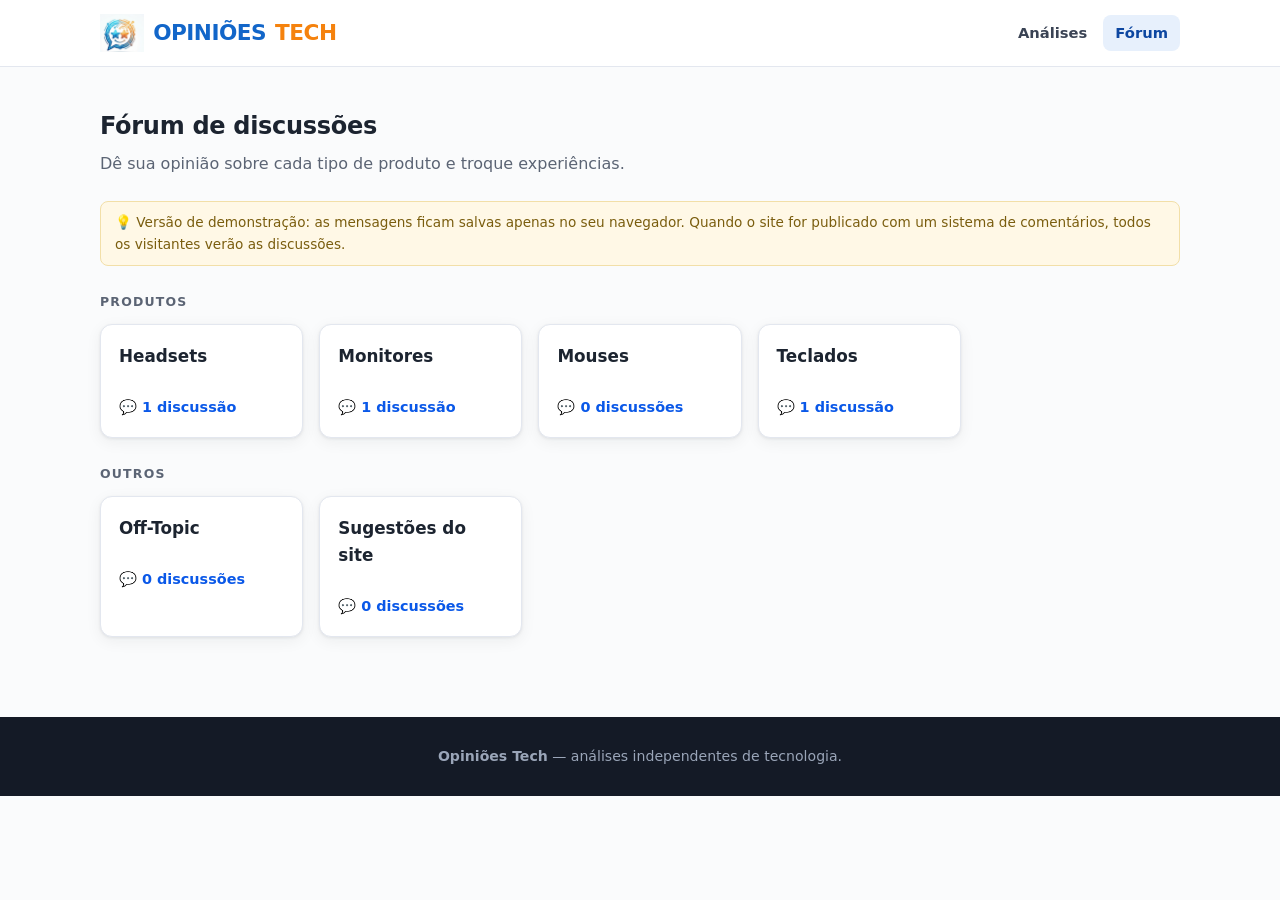
==== forum.html @ 50a6009f "Primeira versao do site Opinioes Tech Site de analises de produtos de tecnologia com notas por categ" ====
<!DOCTYPE html>
<html lang="pt-BR">
<head>
  <meta charset="UTF-8">
  <meta name="viewport" content="width=device-width, initial-scale=1.0">
  <title>Fórum | Opiniões Tech</title>
  <link rel="icon" href="img/logo-simbolo.png">
  <link rel="stylesheet" href="css/estilo.css">
</head>
<body>

  <header>
    <div class="container header-inner">
      <a class="logo" href="index.html"><img src="img/logo-simbolo.png" alt="">Opiniões<span>Tech</span></a>
      <nav>
        <a href="index.html">Análises</a>
        <a href="forum.html" class="ativo">Fórum</a>
      </nav>
    </div>
  </header>

  <main class="secao container" id="conteudo-forum">
    <!-- montado pelo forum.js conforme a URL:
         forum.html                  → categorias
         forum.html?c=Monitores      → discussões da categoria
         forum.html?c=...&d=...      → uma discussão com respostas -->
  </main>

  <footer>
    <div class="container">
      <p><strong>Opiniões Tech</strong> — análises independentes de tecnologia.</p>
    </div>
  </footer>

  <script src="js/dados.js"></script>
  <script src="js/forum.js"></script>
</body>
</html>
---- css/estilo.css ----
/* ============================================================
   ESTILO DO SITE — inspirado em sites de análises como RTINGS
   ============================================================ */

:root {
  --fundo: #fafbfc;
  --fundo-card: #ffffff;
  --texto: #1c2430;
  --texto-suave: #5b6474;
  --marca: #1266c9;          /* azul da logo Opiniões Tech */
  --marca-escura: #0d47a1;
  --marca-clara: #e7f0fc;
  --laranja: #f5820d;        /* laranja da logo */
  --laranja-escuro: #c05f00;
  --laranja-claro: #fdeedd;
  --primaria: #0a58e8;       /* azul dos links */
  --primaria-escura: #0d47a1;
  --header: #141a26;
  --borda: #e3e7ef;
  --verde: #1fa864;
  --amarelo: #e8a51a;
  --vermelho: #d94f3d;
  --raio: 12px;
  --sombra: 0 1px 3px rgba(20, 26, 38, 0.08), 0 4px 16px rgba(20, 26, 38, 0.06);
}

* { margin: 0; padding: 0; box-sizing: border-box; }

body {
  font-family: "Segoe UI", system-ui, -apple-system, sans-serif;
  background: var(--fundo);
  color: var(--texto);
  line-height: 1.6;
}

a { color: var(--primaria); text-decoration: none; }
a:hover { text-decoration: underline; }

.container { max-width: 1080px; margin: 0 auto; padding: 0 20px; }

/* ---------- Cabeçalho ---------- */
header {
  background: #fff;
  border-bottom: 1px solid var(--borda);
  position: sticky;
  top: 0;
  z-index: 10;
}

.header-inner {
  display: flex;
  align-items: center;
  justify-content: space-between;
  gap: 16px;
  padding: 14px 0;
  flex-wrap: wrap;
}

.logo {
  display: flex;
  align-items: center;
  gap: 9px;
  font-size: 1.35rem;
  font-weight: 800;
  color: var(--marca);
  letter-spacing: -0.5px;
  text-transform: uppercase;
}
.logo img { height: 38px; }
.logo span { color: var(--laranja); }
.logo:hover { text-decoration: none; }

nav { display: flex; gap: 4px; flex-wrap: wrap; }

nav a {
  color: #3a4354;
  padding: 6px 12px;
  border-radius: 8px;
  font-size: 0.92rem;
  font-weight: 600;
}
nav a:hover, nav a.ativo {
  background: var(--marca-clara);
  color: var(--marca-escura);
  text-decoration: none;
}

/* ---------- Hero ---------- */
.hero {
  background: #fff;
  border-bottom: 1px solid var(--borda);
  padding: 44px 0 48px;
  text-align: center;
}
.hero h1 { font-size: 2.1rem; letter-spacing: -0.5px; margin-bottom: 10px; color: var(--header); }
.hero h1 em { font-style: normal; color: var(--laranja); }
.hero p { color: var(--texto-suave); max-width: 560px; margin: 0 auto; }

/* ---------- Seções ---------- */
.secao { padding: 40px 0; }
.secao h2 {
  font-size: 1.5rem;
  margin-bottom: 6px;
  letter-spacing: -0.3px;
}
.secao .subtitulo { color: var(--texto-suave); margin-bottom: 24px; }

/* ---------- Grade de cards ---------- */
.grade {
  display: grid;
  grid-template-columns: repeat(auto-fill, minmax(240px, 1fr));
  gap: 20px;
}

.card {
  background: var(--fundo-card);
  border: 1px solid var(--borda);
  border-radius: var(--raio);
  overflow: hidden;
  box-shadow: var(--sombra);
  transition: transform 0.15s ease, box-shadow 0.15s ease;
  display: flex;
  flex-direction: column;
}
.card:hover {
  transform: translateY(-3px);
  box-shadow: 0 6px 24px rgba(20, 26, 38, 0.12);
  text-decoration: none;
}

.card-capa {
  height: 130px;
  display: flex;
  align-items: center;
  justify-content: center;
  font-size: 3.2rem;
}
.card-capa img { height: 108px; max-width: 80%; }

.card-corpo { padding: 16px; flex: 1; display: flex; flex-direction: column; gap: 8px; }

.selo {
  display: inline-block;
  background: var(--laranja-claro);
  color: var(--laranja-escuro);
  font-size: 0.72rem;
  font-weight: 700;
  text-transform: uppercase;
  letter-spacing: 0.4px;
  padding: 3px 10px;
  border-radius: 999px;
  align-self: flex-start;
}

.card h3 { font-size: 1.05rem; color: var(--texto); }
.card .resumo { font-size: 0.88rem; color: var(--texto-suave); flex: 1; }

.card-rodape {
  display: flex;
  align-items: center;
  justify-content: space-between;
  margin-top: 4px;
}
.card-rodape .categoria { font-size: 0.8rem; color: var(--texto-suave); font-weight: 600; }

/* ---------- Nota (círculo) ---------- */
.nota {
  display: inline-flex;
  align-items: center;
  justify-content: center;
  min-width: 44px;
  height: 44px;
  border-radius: 50%;
  font-weight: 800;
  font-size: 1rem;
  color: #fff;
}
.nota.boa { background: var(--verde); }
.nota.media { background: var(--amarelo); }
.nota.ruim { background: var(--vermelho); }

/* ---------- Página do produto ---------- */
.produto-topo {
  background: var(--fundo-card);
  border-bottom: 1px solid var(--borda);
  padding: 36px 0;
}
.produto-topo .container {
  display: flex;
  gap: 28px;
  align-items: center;
  flex-wrap: wrap;
}
.produto-capa {
  width: 170px;
  height: 170px;
  border-radius: var(--raio);
  display: flex;
  align-items: center;
  justify-content: center;
  font-size: 4.5rem;
  flex-shrink: 0;
}
.produto-capa img { height: 140px; max-width: 88%; }
.produto-info h1 { font-size: 1.8rem; letter-spacing: -0.5px; margin: 6px 0; }
.produto-info .meta { color: var(--texto-suave); font-size: 0.9rem; }

.colunas {
  display: grid;
  grid-template-columns: 2fr 1fr;
  gap: 28px;
  padding: 36px 0;
  align-items: start;
}
@media (max-width: 800px) { .colunas { grid-template-columns: 1fr; } }

.painel {
  background: var(--fundo-card);
  border: 1px solid var(--borda);
  border-radius: var(--raio);
  padding: 22px;
  box-shadow: var(--sombra);
}
.painel + .painel { margin-top: 22px; }
.painel h2 { font-size: 1.2rem; margin-bottom: 14px; }

/* Notas por categoria */
.linha-nota {
  display: flex;
  align-items: center;
  gap: 12px;
  padding: 8px 0;
  border-bottom: 1px solid var(--borda);
}
.linha-nota:last-child { border-bottom: none; }
.linha-nota .rotulo { flex: 1; font-weight: 600; font-size: 0.95rem; }
.barra {
  flex: 2;
  height: 8px;
  background: var(--borda);
  border-radius: 999px;
  overflow: hidden;
}
.barra > div { height: 100%; border-radius: 999px; }
.barra .boa { background: var(--verde); }
.barra .media { background: var(--amarelo); }
.barra .ruim { background: var(--vermelho); }
.linha-nota .valor { font-weight: 800; min-width: 34px; text-align: right; }

/* Prós e contras */
.pros-contras { display: grid; grid-template-columns: 1fr 1fr; gap: 18px; }
@media (max-width: 600px) { .pros-contras { grid-template-columns: 1fr; } }
.pros-contras ul { list-style: none; }
.pros-contras li {
  padding: 6px 0 6px 26px;
  position: relative;
  font-size: 0.92rem;
}
.pros li::before { content: "✔"; color: var(--verde); position: absolute; left: 0; font-weight: 700; }
.contras li::before { content: "✖"; color: var(--vermelho); position: absolute; left: 0; font-weight: 700; }
.pros h3, .contras h3 { font-size: 1rem; margin-bottom: 6px; }

/* Texto da análise */
.analise p { margin-bottom: 14px; color: #2a3342; }

/* Especificações */
.specs { width: 100%; border-collapse: collapse; font-size: 0.92rem; }
.specs td { padding: 8px 4px; border-bottom: 1px solid var(--borda); }
.specs td:first-child { font-weight: 600; color: var(--texto-suave); width: 45%; }
.specs tr:last-child td { border-bottom: none; }

/* Botões de compra */
.botao-compra {
  display: flex;
  align-items: center;
  justify-content: center;
  gap: 8px;
  width: 100%;
  padding: 12px;
  border-radius: 10px;
  font-weight: 700;
  font-size: 0.95rem;
  margin-bottom: 10px;
  color: #fff;
  transition: filter 0.15s ease;
}
.botao-compra:hover { filter: brightness(1.1); text-decoration: none; }
.botao-compra.amazon { background: #232f3e; }
.botao-compra.mercadolivre { background: #ffe600; color: #2d3277; }
.botao-compra.magalu { background: #0086ff; }

.aviso-afiliado {
  font-size: 0.78rem;
  color: var(--texto-suave);
  margin-top: 8px;
}

/* ---------- Rodapé ---------- */
footer {
  background: var(--header);
  color: #9aa5b8;
  padding: 28px 0;
  margin-top: 40px;
  font-size: 0.88rem;
  text-align: center;
}
footer a { color: #c6cddb; }

/* ---------- Fórum ---------- */
.rotulo-secao {
  font-size: 0.78rem;
  font-weight: 700;
  letter-spacing: 1.2px;
  text-transform: uppercase;
  color: var(--texto-suave);
  margin: 26px 0 12px;
}

.grade-forum {
  display: grid;
  grid-template-columns: repeat(auto-fill, minmax(200px, 1fr));
  gap: 16px;
}

.cat-card {
  background: var(--fundo-card);
  border: 1px solid var(--borda);
  border-radius: var(--raio);
  padding: 18px;
  box-shadow: var(--sombra);
  display: flex;
  flex-direction: column;
  gap: 26px;
  transition: transform 0.15s ease, box-shadow 0.15s ease;
}
.cat-card:hover {
  transform: translateY(-2px);
  box-shadow: 0 6px 24px rgba(20, 26, 38, 0.12);
  text-decoration: none;
}
.cat-card h3 { color: var(--texto); font-size: 1.05rem; }
.cat-card .contagem { color: var(--primaria); font-weight: 700; font-size: 0.9rem; }

.discussao {
  display: block;
  background: var(--fundo-card);
  border: 1px solid var(--borda);
  border-radius: var(--raio);
  padding: 16px 18px;
  margin-bottom: 12px;
  box-shadow: var(--sombra);
}
.discussao:hover { text-decoration: none; border-color: var(--marca); }
.discussao h3 { color: var(--texto); font-size: 1rem; margin-bottom: 4px; }
.discussao .meta-disc { color: var(--texto-suave); font-size: 0.82rem; }

.post {
  background: var(--fundo-card);
  border: 1px solid var(--borda);
  border-radius: var(--raio);
  padding: 16px 18px;
  margin-bottom: 12px;
}
.post .autor { font-weight: 700; font-size: 0.92rem; }
.post .quando { color: var(--texto-suave); font-size: 0.8rem; margin-left: 8px; }
.post p { margin-top: 6px; font-size: 0.95rem; }

/* Formulários */
.formulario { display: flex; flex-direction: column; gap: 10px; }
.formulario input, .formulario textarea {
  font: inherit;
  padding: 10px 12px;
  border: 1px solid var(--borda);
  border-radius: 8px;
  background: #fff;
  color: var(--texto);
}
.formulario input:focus, .formulario textarea:focus {
  outline: 2px solid var(--marca);
  border-color: transparent;
}
.formulario textarea { min-height: 90px; resize: vertical; }

.botao {
  display: inline-block;
  background: var(--marca);
  color: #fff;
  border: none;
  font: inherit;
  font-weight: 700;
  padding: 10px 20px;
  border-radius: 8px;
  cursor: pointer;
  align-self: flex-start;
}
.botao:hover { background: var(--marca-escura); }

.aviso-local {
  background: #fff8e6;
  border: 1px solid #f2dfa8;
  border-radius: 8px;
  padding: 10px 14px;
  font-size: 0.85rem;
  color: #7a5d0e;
  margin-bottom: 18px;
}

/* ---------- Utilidades ---------- */
.voltar { display: inline-block; margin: 18px 0 0; font-weight: 600; }
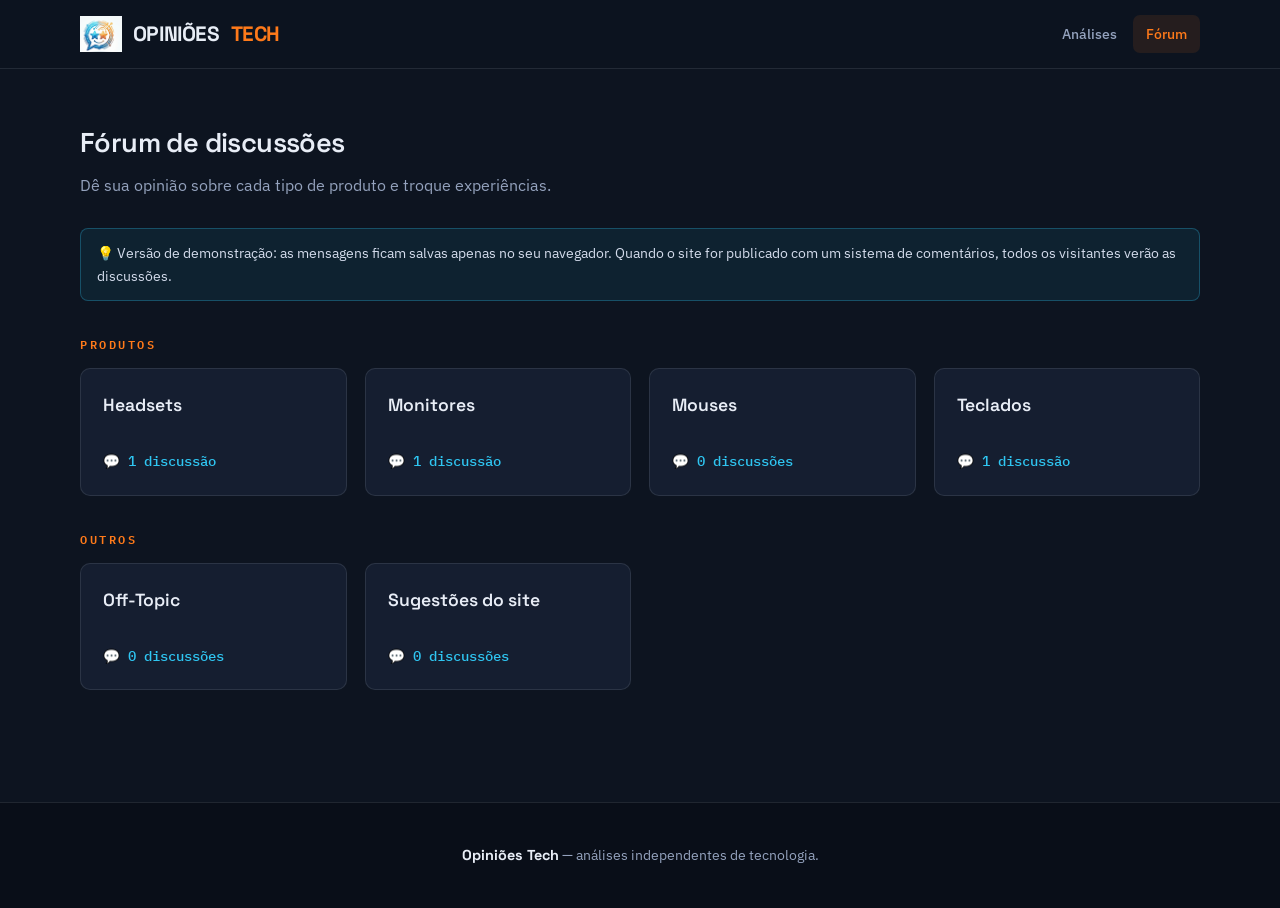
==== commit 4dbeb722: "Redesign visual: identidade "Bancada de testes" - Nova paleta ink navy + carimbo âmbar + dados ciano" ====
--- a/forum.html
+++ b/forum.html
@@ -5,6 +5,9 @@
   <meta name="viewport" content="width=device-width, initial-scale=1.0">
   <title>Fórum | Opiniões Tech</title>
   <link rel="icon" href="img/logo-simbolo.png">
+  <link rel="preconnect" href="https://fonts.googleapis.com">
+  <link rel="preconnect" href="https://fonts.gstatic.com" crossorigin>
+  <link rel="stylesheet" href="https://fonts.googleapis.com/css2?family=IBM+Plex+Mono:wght@500;600&family=IBM+Plex+Sans:wght@400;500;600&family=Space+Grotesk:wght@500;600;700&display=swap">
   <link rel="stylesheet" href="css/estilo.css">
 </head>
 <body>
--- a/css/estilo.css
+++ b/css/estilo.css
@@ -1,50 +1,85 @@
 /* ============================================================
-   ESTILO DO SITE — inspirado em sites de análises como RTINGS
+   OPINIÕES TECH — identidade "Bancada de testes"
+   Relatório de laboratório: ink navy + carimbo âmbar + dados ciano.
+   Tipografia: Space Grotesk (títulos) · IBM Plex Sans (texto) ·
+   IBM Plex Mono (números, specs, etiquetas de instrumento).
    ============================================================ */
 
 :root {
-  --fundo: #fafbfc;
-  --fundo-card: #ffffff;
-  --texto: #1c2430;
-  --texto-suave: #5b6474;
-  --marca: #1266c9;          /* azul da logo Opiniões Tech */
-  --marca-escura: #0d47a1;
-  --marca-clara: #e7f0fc;
-  --laranja: #f5820d;        /* laranja da logo */
-  --laranja-escuro: #c05f00;
-  --laranja-claro: #fdeedd;
-  --primaria: #0a58e8;       /* azul dos links */
-  --primaria-escura: #0d47a1;
-  --header: #141a26;
-  --borda: #e3e7ef;
-  --verde: #1fa864;
-  --amarelo: #e8a51a;
-  --vermelho: #d94f3d;
-  --raio: 12px;
-  --sombra: 0 1px 3px rgba(20, 26, 38, 0.08), 0 4px 16px rgba(20, 26, 38, 0.06);
+  /* Bancada (fundos escuros) */
+  --ink:      #0d1420;
+  --ink-2:    #151e30;   /* superfícies: cards, painéis, header */
+  --ink-3:    #1d2942;   /* hover / realce */
+  --line:     rgba(233, 238, 247, 0.10);
+  --line-2:   rgba(233, 238, 247, 0.18);
+
+  /* Texto */
+  --texto:      #e8edf6;
+  --texto-suave:#94a2bd;
+  --texto-leve: #d4dcec;   /* corpo de leitura longa */
+
+  /* Acentos */
+  --carimbo:    #ff7a1a;   /* âmbar-sinal: recomendação, marca */
+  --carimbo-2:  #ff9846;
+  --dado:       #2fc6f2;   /* ciano: medidores, dados */
+
+  /* Semântica de nota */
+  --boa:     #35d07f;
+  --media:   #f2b138;
+  --ruim:    #f26445;
+
+  --raio: 10px;
+  --mono: "IBM Plex Mono", ui-monospace, "Cascadia Code", Consolas, monospace;
+  --sans: "IBM Plex Sans", system-ui, -apple-system, sans-serif;
+  --display: "Space Grotesk", var(--sans);
 }
 
 * { margin: 0; padding: 0; box-sizing: border-box; }
 
+html { scroll-behavior: smooth; }
+@media (prefers-reduced-motion: reduce) {
+  html { scroll-behavior: auto; }
+  * { animation: none !important; transition: none !important; }
+}
+
 body {
-  font-family: "Segoe UI", system-ui, -apple-system, sans-serif;
-  background: var(--fundo);
-  color: var(--texto);
-  line-height: 1.6;
-}
-
-a { color: var(--primaria); text-decoration: none; }
+  font-family: var(--sans);
+  background: var(--ink);
+  color: var(--texto);
+  line-height: 1.65;
+  -webkit-font-smoothing: antialiased;
+}
+
+a { color: var(--dado); text-decoration: none; }
 a:hover { text-decoration: underline; }
 
-.container { max-width: 1080px; margin: 0 auto; padding: 0 20px; }
+:focus-visible {
+  outline: 2px solid var(--carimbo);
+  outline-offset: 2px;
+  border-radius: 4px;
+}
+
+.container { max-width: 1120px; margin: 0 auto; padding: 0 22px; }
+
+/* etiqueta mono reutilizável (instrumento) */
+.rotulo-secao {
+  font-family: var(--mono);
+  font-size: 0.72rem;
+  font-weight: 600;
+  letter-spacing: 2.5px;
+  text-transform: uppercase;
+  color: var(--carimbo);
+  margin: 34px 0 14px;
+}
 
 /* ---------- Cabeçalho ---------- */
 header {
-  background: #fff;
-  border-bottom: 1px solid var(--borda);
+  background: rgba(13, 20, 32, 0.82);
+  backdrop-filter: blur(10px);
+  border-bottom: 1px solid var(--line);
   position: sticky;
   top: 0;
-  z-index: 10;
+  z-index: 20;
 }
 
 .header-inner {
@@ -52,221 +87,414 @@
   align-items: center;
   justify-content: space-between;
   gap: 16px;
-  padding: 14px 0;
+  padding: 15px 0;
   flex-wrap: wrap;
 }
 
 .logo {
   display: flex;
   align-items: center;
-  gap: 9px;
-  font-size: 1.35rem;
-  font-weight: 800;
-  color: var(--marca);
-  letter-spacing: -0.5px;
-  text-transform: uppercase;
-}
-.logo img { height: 38px; }
-.logo span { color: var(--laranja); }
+  gap: 11px;
+  font-family: var(--display);
+  font-size: 1.3rem;
+  font-weight: 700;
+  color: var(--texto);
+  letter-spacing: -0.4px;
+  text-transform: uppercase;
+}
+.logo img { height: 36px; }
+.logo span { color: var(--carimbo); }
 .logo:hover { text-decoration: none; }
 
-nav { display: flex; gap: 4px; flex-wrap: wrap; }
+nav { display: flex; gap: 3px; flex-wrap: wrap; }
 
 nav a {
-  color: #3a4354;
-  padding: 6px 12px;
-  border-radius: 8px;
-  font-size: 0.92rem;
-  font-weight: 600;
-}
-nav a:hover, nav a.ativo {
-  background: var(--marca-clara);
-  color: var(--marca-escura);
+  color: var(--texto-suave);
+  padding: 7px 13px;
+  border-radius: 7px;
+  font-size: 0.9rem;
+  font-weight: 500;
+  transition: color 0.15s ease, background 0.15s ease;
+}
+nav a:hover {
+  background: var(--ink-3);
+  color: var(--texto);
   text-decoration: none;
+}
+nav a.ativo {
+  color: var(--carimbo);
+  background: rgba(255, 122, 26, 0.10);
 }
 
 /* ---------- Hero ---------- */
 .hero {
-  background: #fff;
-  border-bottom: 1px solid var(--borda);
-  padding: 44px 0 48px;
-  text-align: center;
-}
-.hero h1 { font-size: 2.1rem; letter-spacing: -0.5px; margin-bottom: 10px; color: var(--header); }
-.hero h1 em { font-style: normal; color: var(--laranja); }
-.hero p { color: var(--texto-suave); max-width: 560px; margin: 0 auto; }
+  position: relative;
+  border-bottom: 1px solid var(--line);
+  padding: 74px 0 66px;
+  overflow: hidden;
+}
+/* papel milimetrado sutil = bancada de medição */
+.hero::before {
+  content: "";
+  position: absolute;
+  inset: 0;
+  background-image:
+    linear-gradient(var(--line) 1px, transparent 1px),
+    linear-gradient(90deg, var(--line) 1px, transparent 1px);
+  background-size: 46px 46px;
+  -webkit-mask-image: radial-gradient(circle at 22% 30%, #000 0%, transparent 72%);
+          mask-image: radial-gradient(circle at 22% 30%, #000 0%, transparent 72%);
+  pointer-events: none;
+}
+.hero .container { position: relative; }
+.hero .eyebrow {
+  font-family: var(--mono);
+  font-size: 0.75rem;
+  font-weight: 600;
+  letter-spacing: 3px;
+  text-transform: uppercase;
+  color: var(--carimbo);
+  display: inline-flex;
+  align-items: center;
+  gap: 10px;
+  margin-bottom: 20px;
+}
+.hero .eyebrow::before {
+  content: "";
+  width: 26px;
+  height: 2px;
+  background: var(--carimbo);
+}
+.hero h1 {
+  font-family: var(--display);
+  font-size: clamp(2.3rem, 5.5vw, 3.7rem);
+  line-height: 1.03;
+  letter-spacing: -1.4px;
+  font-weight: 700;
+  max-width: 15ch;
+  margin-bottom: 20px;
+}
+.hero h1 em { font-style: normal; color: var(--carimbo); }
+.hero p {
+  color: var(--texto-suave);
+  max-width: 56ch;
+  font-size: 1.08rem;
+}
+.hero .selos-hero {
+  margin-top: 30px;
+  display: flex;
+  gap: 22px;
+  flex-wrap: wrap;
+  font-family: var(--mono);
+  font-size: 0.82rem;
+  color: var(--texto-suave);
+}
+.hero .selos-hero span { display: inline-flex; align-items: center; gap: 8px; }
+.hero .selos-hero span::before { content: "✓"; color: var(--boa); font-weight: 700; }
+
+/* animação de entrada (respeita reduce-motion via regra acima) */
+@keyframes surgir { from { opacity: 0; transform: translateY(14px); } to { opacity: 1; transform: none; } }
+.hero .eyebrow  { animation: surgir 0.5s ease both; }
+.hero h1        { animation: surgir 0.5s 0.06s ease both; }
+.hero p         { animation: surgir 0.5s 0.12s ease both; }
+.hero .selos-hero { animation: surgir 0.5s 0.18s ease both; }
 
 /* ---------- Seções ---------- */
-.secao { padding: 40px 0; }
+.secao { padding: 52px 0; }
 .secao h2 {
-  font-size: 1.5rem;
+  font-family: var(--display);
+  font-size: 1.7rem;
+  font-weight: 600;
+  letter-spacing: -0.6px;
   margin-bottom: 6px;
-  letter-spacing: -0.3px;
-}
-.secao .subtitulo { color: var(--texto-suave); margin-bottom: 24px; }
+}
+.secao .subtitulo { color: var(--texto-suave); margin-bottom: 30px; max-width: 60ch; }
 
 /* ---------- Grade de cards ---------- */
 .grade {
   display: grid;
-  grid-template-columns: repeat(auto-fill, minmax(240px, 1fr));
-  gap: 20px;
+  grid-template-columns: repeat(auto-fill, minmax(255px, 1fr));
+  gap: 22px;
 }
 
 .card {
-  background: var(--fundo-card);
-  border: 1px solid var(--borda);
+  background: var(--ink-2);
+  border: 1px solid var(--line);
   border-radius: var(--raio);
   overflow: hidden;
-  box-shadow: var(--sombra);
-  transition: transform 0.15s ease, box-shadow 0.15s ease;
+  transition: transform 0.18s ease, border-color 0.18s ease, box-shadow 0.18s ease;
   display: flex;
   flex-direction: column;
+  color: var(--texto);
 }
 .card:hover {
-  transform: translateY(-3px);
-  box-shadow: 0 6px 24px rgba(20, 26, 38, 0.12);
+  transform: translateY(-4px);
+  border-color: var(--carimbo);
+  box-shadow: 0 14px 40px rgba(0, 0, 0, 0.45);
   text-decoration: none;
 }
 
 .card-capa {
-  height: 130px;
+  height: 150px;
   display: flex;
   align-items: center;
   justify-content: center;
-  font-size: 3.2rem;
-}
-.card-capa img { height: 108px; max-width: 80%; }
-
-.card-corpo { padding: 16px; flex: 1; display: flex; flex-direction: column; gap: 8px; }
-
+  font-size: 3.4rem;
+  border-bottom: 1px solid var(--line);
+  position: relative;
+}
+.card-capa img { height: 116px; max-width: 78%; }
+
+.card-corpo { padding: 18px; flex: 1; display: flex; flex-direction: column; gap: 9px; }
+
+/* etiqueta "selo" — carimbo mono */
 .selo {
-  display: inline-block;
-  background: var(--laranja-claro);
-  color: var(--laranja-escuro);
-  font-size: 0.72rem;
-  font-weight: 700;
-  text-transform: uppercase;
-  letter-spacing: 0.4px;
-  padding: 3px 10px;
-  border-radius: 999px;
+  display: inline-flex;
+  align-items: center;
+  gap: 7px;
   align-self: flex-start;
-}
-
-.card h3 { font-size: 1.05rem; color: var(--texto); }
-.card .resumo { font-size: 0.88rem; color: var(--texto-suave); flex: 1; }
+  font-family: var(--mono);
+  font-size: 0.68rem;
+  font-weight: 600;
+  text-transform: uppercase;
+  letter-spacing: 0.6px;
+  color: var(--carimbo);
+  border: 1px solid rgba(255, 122, 26, 0.35);
+  background: rgba(255, 122, 26, 0.08);
+  padding: 3px 9px;
+  border-radius: 4px;
+}
+
+.card h3 { font-family: var(--display); font-weight: 600; font-size: 1.14rem; letter-spacing: -0.3px; }
+.card .resumo { font-size: 0.9rem; color: var(--texto-suave); flex: 1; line-height: 1.55; }
 
 .card-rodape {
   display: flex;
   align-items: center;
   justify-content: space-between;
-  margin-top: 4px;
-}
-.card-rodape .categoria { font-size: 0.8rem; color: var(--texto-suave); font-weight: 600; }
-
-/* ---------- Nota (círculo) ---------- */
+  margin-top: 6px;
+  padding-top: 14px;
+  border-top: 1px solid var(--line);
+}
+.card-rodape .categoria {
+  font-family: var(--mono);
+  font-size: 0.74rem;
+  color: var(--texto-suave);
+  text-transform: uppercase;
+  letter-spacing: 1px;
+}
+
+/* nota do card — leitura de instrumento (retangular, mono) */
 .nota {
   display: inline-flex;
-  align-items: center;
-  justify-content: center;
-  min-width: 44px;
-  height: 44px;
-  border-radius: 50%;
-  font-weight: 800;
-  font-size: 1rem;
-  color: #fff;
-}
-.nota.boa { background: var(--verde); }
-.nota.media { background: var(--amarelo); }
-.nota.ruim { background: var(--vermelho); }
+  align-items: baseline;
+  gap: 2px;
+  font-family: var(--mono);
+  font-weight: 600;
+  font-size: 1.15rem;
+  padding: 4px 10px;
+  border-radius: 6px;
+  color: var(--ink);
+  line-height: 1;
+}
+.nota::after {
+  content: "/10";
+  font-size: 0.62rem;
+  font-weight: 500;
+  opacity: 0.7;
+}
+.nota.boa   { background: var(--boa); }
+.nota.media { background: var(--media); }
+.nota.ruim  { background: var(--ruim); }
 
 /* ---------- Página do produto ---------- */
 .produto-topo {
-  background: var(--fundo-card);
-  border-bottom: 1px solid var(--borda);
-  padding: 36px 0;
+  border-bottom: 1px solid var(--line);
+  padding: 46px 0;
+  position: relative;
+  overflow: hidden;
 }
 .produto-topo .container {
   display: flex;
-  gap: 28px;
+  gap: 34px;
   align-items: center;
   flex-wrap: wrap;
 }
 .produto-capa {
-  width: 170px;
-  height: 170px;
-  border-radius: var(--raio);
+  width: 190px;
+  height: 190px;
+  border-radius: 14px;
+  border: 1px solid var(--line);
   display: flex;
   align-items: center;
   justify-content: center;
-  font-size: 4.5rem;
+  font-size: 4.8rem;
   flex-shrink: 0;
 }
-.produto-capa img { height: 140px; max-width: 88%; }
-.produto-info h1 { font-size: 1.8rem; letter-spacing: -0.5px; margin: 6px 0; }
-.produto-info .meta { color: var(--texto-suave); font-size: 0.9rem; }
+.produto-capa img { height: 150px; max-width: 86%; }
+.produto-info { flex: 1; min-width: 260px; }
+.produto-info h1 {
+  font-family: var(--display);
+  font-weight: 700;
+  font-size: clamp(1.7rem, 4vw, 2.4rem);
+  letter-spacing: -0.8px;
+  margin: 12px 0 8px;
+}
+.produto-info .meta {
+  font-family: var(--mono);
+  color: var(--texto-suave);
+  font-size: 0.82rem;
+}
+
+/* SELO DE VEREDITO — a assinatura da marca (carimbo girado) */
+.veredito {
+  flex-shrink: 0;
+  width: 148px;
+  height: 148px;
+  border-radius: 50%;
+  display: flex;
+  flex-direction: column;
+  align-items: center;
+  justify-content: center;
+  gap: 2px;
+  text-align: center;
+  transform: rotate(-7deg);
+  position: relative;
+  border: 2px solid currentColor;
+  box-shadow: 0 0 0 5px var(--ink), 0 0 0 6px currentColor;
+}
+.veredito::before {
+  content: "";
+  position: absolute;
+  inset: 9px;
+  border: 1px dashed currentColor;
+  border-radius: 50%;
+  opacity: 0.55;
+}
+.veredito.boa   { color: var(--boa); }
+.veredito.media { color: var(--media); }
+.veredito.ruim  { color: var(--ruim); }
+.veredito .v-topo {
+  font-family: var(--mono);
+  font-size: 0.6rem;
+  letter-spacing: 2px;
+  text-transform: uppercase;
+  opacity: 0.85;
+}
+.veredito .v-nota {
+  font-family: var(--display);
+  font-weight: 700;
+  font-size: 2.6rem;
+  line-height: 1;
+  color: var(--texto);
+}
+.veredito .v-selo {
+  font-family: var(--mono);
+  font-weight: 600;
+  font-size: 0.66rem;
+  letter-spacing: 1px;
+  text-transform: uppercase;
+  max-width: 110px;
+}
 
 .colunas {
   display: grid;
   grid-template-columns: 2fr 1fr;
-  gap: 28px;
-  padding: 36px 0;
+  gap: 30px;
+  padding: 46px 0;
   align-items: start;
 }
-@media (max-width: 800px) { .colunas { grid-template-columns: 1fr; } }
+@media (max-width: 820px) { .colunas { grid-template-columns: 1fr; } }
 
 .painel {
-  background: var(--fundo-card);
-  border: 1px solid var(--borda);
+  background: var(--ink-2);
+  border: 1px solid var(--line);
   border-radius: var(--raio);
-  padding: 22px;
-  box-shadow: var(--sombra);
-}
-.painel + .painel { margin-top: 22px; }
-.painel h2 { font-size: 1.2rem; margin-bottom: 14px; }
-
-/* Notas por categoria */
+  padding: 24px;
+}
+.painel + .painel { margin-top: 24px; }
+.painel h2 {
+  font-family: var(--display);
+  font-weight: 600;
+  font-size: 1.2rem;
+  letter-spacing: -0.3px;
+  margin-bottom: 18px;
+  padding-bottom: 12px;
+  border-bottom: 1px solid var(--line);
+}
+
+/* Notas por categoria (medidores de instrumento) */
 .linha-nota {
   display: flex;
   align-items: center;
-  gap: 12px;
-  padding: 8px 0;
-  border-bottom: 1px solid var(--borda);
+  gap: 14px;
+  padding: 11px 0;
+  border-bottom: 1px solid var(--line);
 }
 .linha-nota:last-child { border-bottom: none; }
-.linha-nota .rotulo { flex: 1; font-weight: 600; font-size: 0.95rem; }
+.linha-nota .rotulo {
+  flex: 1;
+  font-weight: 500;
+  font-size: 0.92rem;
+  color: var(--texto-leve);
+}
 .barra {
-  flex: 2;
-  height: 8px;
-  background: var(--borda);
+  flex: 1.6;
+  height: 7px;
+  background: var(--ink-3);
   border-radius: 999px;
   overflow: hidden;
 }
 .barra > div { height: 100%; border-radius: 999px; }
-.barra .boa { background: var(--verde); }
-.barra .media { background: var(--amarelo); }
-.barra .ruim { background: var(--vermelho); }
-.linha-nota .valor { font-weight: 800; min-width: 34px; text-align: right; }
+.barra .boa   { background: var(--boa); }
+.barra .media { background: var(--media); }
+.barra .ruim  { background: var(--ruim); }
+.linha-nota .valor {
+  font-family: var(--mono);
+  font-weight: 600;
+  min-width: 40px;
+  text-align: right;
+  font-size: 0.95rem;
+}
 
 /* Prós e contras */
-.pros-contras { display: grid; grid-template-columns: 1fr 1fr; gap: 18px; }
+.pros-contras { display: grid; grid-template-columns: 1fr 1fr; gap: 22px; }
 @media (max-width: 600px) { .pros-contras { grid-template-columns: 1fr; } }
 .pros-contras ul { list-style: none; }
 .pros-contras li {
-  padding: 6px 0 6px 26px;
+  padding: 7px 0 7px 28px;
   position: relative;
   font-size: 0.92rem;
-}
-.pros li::before { content: "✔"; color: var(--verde); position: absolute; left: 0; font-weight: 700; }
-.contras li::before { content: "✖"; color: var(--vermelho); position: absolute; left: 0; font-weight: 700; }
-.pros h3, .contras h3 { font-size: 1rem; margin-bottom: 6px; }
+  color: var(--texto-leve);
+}
+.pros li::before   { content: "+"; color: var(--boa); position: absolute; left: 0; font-family: var(--mono); font-weight: 700; }
+.contras li::before{ content: "−"; color: var(--ruim); position: absolute; left: 0; font-family: var(--mono); font-weight: 700; }
+.pros h3, .contras h3 {
+  font-family: var(--mono);
+  font-size: 0.78rem;
+  font-weight: 600;
+  letter-spacing: 1px;
+  text-transform: uppercase;
+  margin-bottom: 8px;
+  color: var(--texto-suave);
+}
 
 /* Texto da análise */
-.analise p { margin-bottom: 14px; color: #2a3342; }
-
-/* Especificações */
-.specs { width: 100%; border-collapse: collapse; font-size: 0.92rem; }
-.specs td { padding: 8px 4px; border-bottom: 1px solid var(--borda); }
-.specs td:first-child { font-weight: 600; color: var(--texto-suave); width: 45%; }
+.analise p { margin-bottom: 15px; color: var(--texto-leve); font-size: 1rem; }
+.analise p:last-child { margin-bottom: 0; }
+
+/* Especificações (folha de dados mono) */
+.specs { width: 100%; border-collapse: collapse; font-size: 0.9rem; }
+.specs td { padding: 10px 4px; border-bottom: 1px solid var(--line); }
+.specs td:first-child {
+  font-family: var(--mono);
+  font-size: 0.8rem;
+  color: var(--texto-suave);
+  width: 46%;
+  text-transform: uppercase;
+  letter-spacing: 0.5px;
+}
+.specs td:last-child { color: var(--texto-leve); font-weight: 500; }
 .specs tr:last-child td { border-bottom: none; }
 
 /* Botões de compra */
@@ -276,134 +504,143 @@
   justify-content: center;
   gap: 8px;
   width: 100%;
-  padding: 12px;
-  border-radius: 10px;
-  font-weight: 700;
-  font-size: 0.95rem;
+  padding: 13px;
+  border-radius: 8px;
+  font-family: var(--display);
+  font-weight: 600;
+  font-size: 0.96rem;
   margin-bottom: 10px;
-  color: #fff;
-  transition: filter 0.15s ease;
-}
-.botao-compra:hover { filter: brightness(1.1); text-decoration: none; }
-.botao-compra.amazon { background: #232f3e; }
+  transition: transform 0.12s ease, filter 0.12s ease;
+}
+.botao-compra:last-of-type { margin-bottom: 0; }
+.botao-compra:hover { transform: translateY(-2px); filter: brightness(1.06); text-decoration: none; }
+.botao-compra.amazon       { background: #ff9900; color: #131a22; }
 .botao-compra.mercadolivre { background: #ffe600; color: #2d3277; }
-.botao-compra.magalu { background: #0086ff; }
+.botao-compra.magalu       { background: #0086ff; color: #fff; }
 
 .aviso-afiliado {
   font-size: 0.78rem;
   color: var(--texto-suave);
-  margin-top: 8px;
+  margin-top: 12px;
+  line-height: 1.5;
 }
 
 /* ---------- Rodapé ---------- */
 footer {
-  background: var(--header);
-  color: #9aa5b8;
-  padding: 28px 0;
-  margin-top: 40px;
-  font-size: 0.88rem;
+  background: #090e18;
+  border-top: 1px solid var(--line);
+  color: var(--texto-suave);
+  padding: 40px 0;
+  margin-top: 60px;
+  font-size: 0.9rem;
   text-align: center;
 }
-footer a { color: #c6cddb; }
+footer strong { color: var(--texto); font-family: var(--display); }
+footer a { color: var(--dado); }
+footer .aviso-afiliado { max-width: 60ch; margin: 10px auto 0; }
 
 /* ---------- Fórum ---------- */
-.rotulo-secao {
-  font-size: 0.78rem;
-  font-weight: 700;
-  letter-spacing: 1.2px;
-  text-transform: uppercase;
-  color: var(--texto-suave);
-  margin: 26px 0 12px;
-}
-
 .grade-forum {
   display: grid;
-  grid-template-columns: repeat(auto-fill, minmax(200px, 1fr));
-  gap: 16px;
+  grid-template-columns: repeat(auto-fill, minmax(215px, 1fr));
+  gap: 18px;
 }
 
 .cat-card {
-  background: var(--fundo-card);
-  border: 1px solid var(--borda);
+  background: var(--ink-2);
+  border: 1px solid var(--line);
   border-radius: var(--raio);
-  padding: 18px;
-  box-shadow: var(--sombra);
+  padding: 22px;
   display: flex;
   flex-direction: column;
-  gap: 26px;
-  transition: transform 0.15s ease, box-shadow 0.15s ease;
-}
-.cat-card:hover {
-  transform: translateY(-2px);
-  box-shadow: 0 6px 24px rgba(20, 26, 38, 0.12);
-  text-decoration: none;
-}
-.cat-card h3 { color: var(--texto); font-size: 1.05rem; }
-.cat-card .contagem { color: var(--primaria); font-weight: 700; font-size: 0.9rem; }
+  gap: 30px;
+  color: var(--texto);
+  transition: transform 0.16s ease, border-color 0.16s ease;
+}
+.cat-card:hover { transform: translateY(-3px); border-color: var(--carimbo); text-decoration: none; }
+.cat-card h3 { font-family: var(--display); font-weight: 600; font-size: 1.1rem; }
+.cat-card .contagem { font-family: var(--mono); color: var(--dado); font-weight: 500; font-size: 0.85rem; }
 
 .discussao {
   display: block;
-  background: var(--fundo-card);
-  border: 1px solid var(--borda);
+  background: var(--ink-2);
+  border: 1px solid var(--line);
+  border-left: 3px solid var(--ink-3);
   border-radius: var(--raio);
-  padding: 16px 18px;
+  padding: 17px 20px;
   margin-bottom: 12px;
-  box-shadow: var(--sombra);
-}
-.discussao:hover { text-decoration: none; border-color: var(--marca); }
-.discussao h3 { color: var(--texto); font-size: 1rem; margin-bottom: 4px; }
-.discussao .meta-disc { color: var(--texto-suave); font-size: 0.82rem; }
+  color: var(--texto);
+  transition: border-color 0.15s ease;
+}
+.discussao:hover { text-decoration: none; border-left-color: var(--carimbo); }
+.discussao h3 { font-family: var(--display); font-weight: 600; color: var(--texto); font-size: 1.05rem; margin-bottom: 5px; }
+.discussao .meta-disc { font-family: var(--mono); color: var(--texto-suave); font-size: 0.78rem; }
 
 .post {
-  background: var(--fundo-card);
-  border: 1px solid var(--borda);
+  background: var(--ink-2);
+  border: 1px solid var(--line);
   border-radius: var(--raio);
-  padding: 16px 18px;
+  padding: 18px 20px;
   margin-bottom: 12px;
 }
-.post .autor { font-weight: 700; font-size: 0.92rem; }
-.post .quando { color: var(--texto-suave); font-size: 0.8rem; margin-left: 8px; }
-.post p { margin-top: 6px; font-size: 0.95rem; }
+.post .autor { font-family: var(--display); font-weight: 600; font-size: 0.95rem; color: var(--carimbo); }
+.post .quando { font-family: var(--mono); color: var(--texto-suave); font-size: 0.76rem; margin-left: 10px; }
+.post p { margin-top: 8px; font-size: 0.96rem; color: var(--texto-leve); }
 
 /* Formulários */
-.formulario { display: flex; flex-direction: column; gap: 10px; }
+.formulario { display: flex; flex-direction: column; gap: 12px; }
 .formulario input, .formulario textarea {
   font: inherit;
-  padding: 10px 12px;
-  border: 1px solid var(--borda);
+  font-family: var(--sans);
+  padding: 12px 14px;
+  border: 1px solid var(--line-2);
   border-radius: 8px;
-  background: #fff;
-  color: var(--texto);
-}
+  background: var(--ink);
+  color: var(--texto);
+}
+.formulario input::placeholder, .formulario textarea::placeholder { color: var(--texto-suave); }
 .formulario input:focus, .formulario textarea:focus {
-  outline: 2px solid var(--marca);
-  border-color: transparent;
-}
-.formulario textarea { min-height: 90px; resize: vertical; }
+  outline: none;
+  border-color: var(--carimbo);
+  box-shadow: 0 0 0 3px rgba(255, 122, 26, 0.18);
+}
+.formulario textarea { min-height: 110px; resize: vertical; }
 
 .botao {
   display: inline-block;
-  background: var(--marca);
-  color: #fff;
+  background: var(--carimbo);
+  color: var(--ink);
   border: none;
-  font: inherit;
-  font-weight: 700;
-  padding: 10px 20px;
+  font-family: var(--display);
+  font-weight: 600;
+  font-size: 0.95rem;
+  padding: 12px 24px;
   border-radius: 8px;
   cursor: pointer;
   align-self: flex-start;
-}
-.botao:hover { background: var(--marca-escura); }
+  transition: filter 0.12s ease, transform 0.12s ease;
+}
+.botao:hover { filter: brightness(1.08); transform: translateY(-1px); }
 
 .aviso-local {
-  background: #fff8e6;
-  border: 1px solid #f2dfa8;
+  background: rgba(47, 198, 242, 0.08);
+  border: 1px solid rgba(47, 198, 242, 0.28);
   border-radius: 8px;
-  padding: 10px 14px;
+  padding: 13px 16px;
+  font-size: 0.86rem;
+  color: var(--texto-leve);
+  margin-bottom: 22px;
+}
+
+/* ---------- Utilidades ---------- */
+.voltar {
+  display: inline-flex;
+  align-items: center;
+  gap: 6px;
+  margin: 18px 0 0;
+  font-family: var(--mono);
   font-size: 0.85rem;
-  color: #7a5d0e;
-  margin-bottom: 18px;
-}
-
-/* ---------- Utilidades ---------- */
-.voltar { display: inline-block; margin: 18px 0 0; font-weight: 600; }
+  font-weight: 500;
+  color: var(--texto-suave);
+}
+.voltar:hover { color: var(--carimbo); text-decoration: none; }
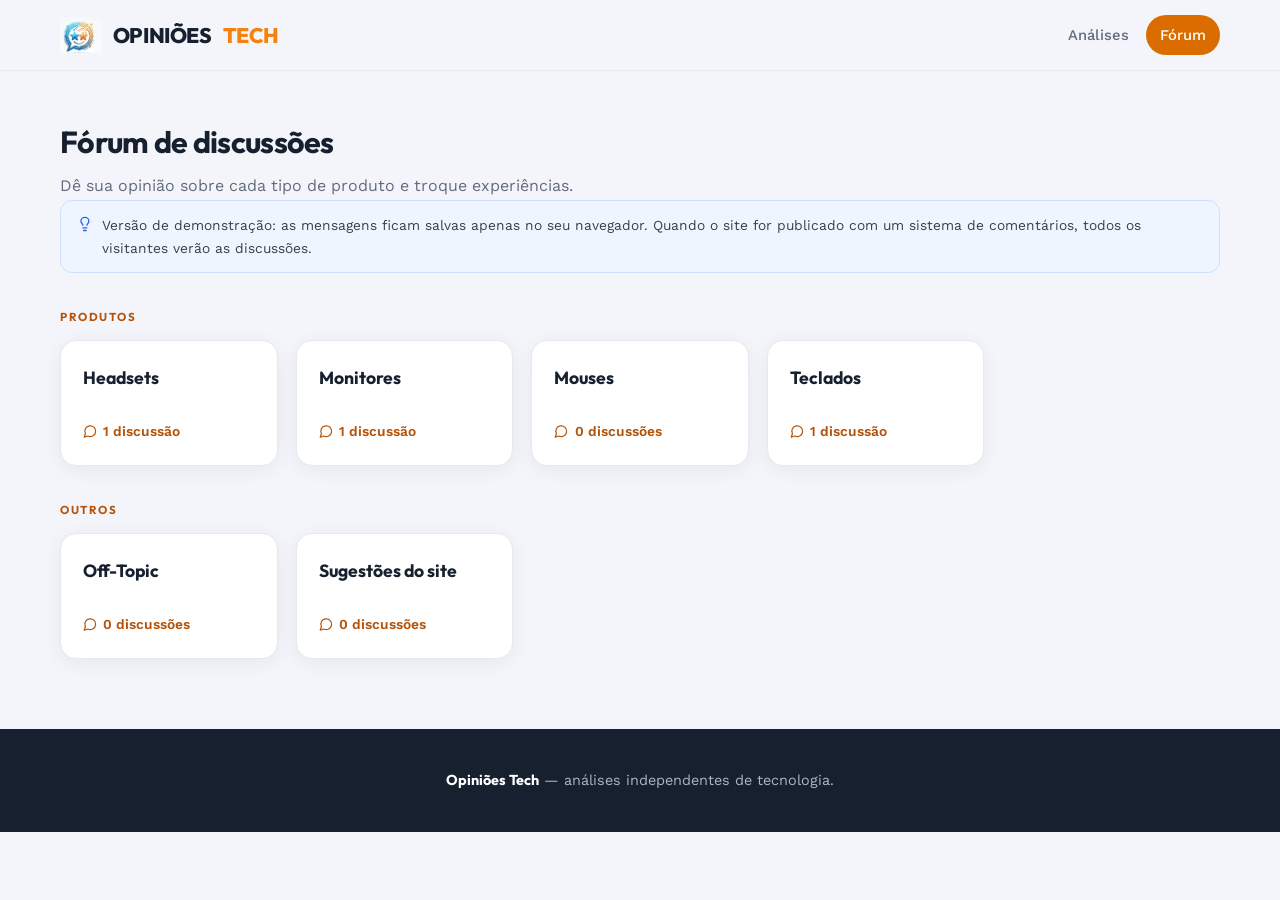
==== commit 111500eb: "Redesign tema claro estilo "vitrine" (inspirado no exemplo Crescendo) - Tema claro: fundo suave, car" ====
--- a/forum.html
+++ b/forum.html
@@ -7,7 +7,7 @@
   <link rel="icon" href="img/logo-simbolo.png">
   <link rel="preconnect" href="https://fonts.googleapis.com">
   <link rel="preconnect" href="https://fonts.gstatic.com" crossorigin>
-  <link rel="stylesheet" href="https://fonts.googleapis.com/css2?family=IBM+Plex+Mono:wght@500;600&family=IBM+Plex+Sans:wght@400;500;600&family=Space+Grotesk:wght@500;600;700&display=swap">
+  <link rel="stylesheet" href="https://fonts.googleapis.com/css2?family=Outfit:wght@400;500;600;700;800&family=Work+Sans:wght@400;500;600&display=swap">
   <link rel="stylesheet" href="css/estilo.css">
 </head>
 <body>
--- a/css/estilo.css
+++ b/css/estilo.css
@@ -1,37 +1,44 @@
 /* ============================================================
-   OPINIÕES TECH — identidade "Bancada de testes"
-   Relatório de laboratório: ink navy + carimbo âmbar + dados ciano.
-   Tipografia: Space Grotesk (títulos) · IBM Plex Sans (texto) ·
-   IBM Plex Mono (números, specs, etiquetas de instrumento).
+   OPINIÕES TECH — tema claro "vitrine de análises"
+   Inspirado em lojas modernas (cards brancos arredondados,
+   hero em card com gradiente), com o âmbar da marca como
+   destaque. Tipografia: Outfit (títulos) + Work Sans (texto).
    ============================================================ */
 
 :root {
-  /* Bancada (fundos escuros) */
-  --ink:      #0d1420;
-  --ink-2:    #151e30;   /* superfícies: cards, painéis, header */
-  --ink-3:    #1d2942;   /* hover / realce */
-  --line:     rgba(233, 238, 247, 0.10);
-  --line-2:   rgba(233, 238, 247, 0.18);
-
-  /* Texto */
-  --texto:      #e8edf6;
-  --texto-suave:#94a2bd;
-  --texto-leve: #d4dcec;   /* corpo de leitura longa */
-
-  /* Acentos */
-  --carimbo:    #ff7a1a;   /* âmbar-sinal: recomendação, marca */
-  --carimbo-2:  #ff9846;
-  --dado:       #2fc6f2;   /* ciano: medidores, dados */
-
-  /* Semântica de nota */
-  --boa:     #35d07f;
-  --media:   #f2b138;
-  --ruim:    #f26445;
-
-  --raio: 10px;
-  --mono: "IBM Plex Mono", ui-monospace, "Cascadia Code", Consolas, monospace;
-  --sans: "IBM Plex Sans", system-ui, -apple-system, sans-serif;
-  --display: "Space Grotesk", var(--sans);
+  /* Base clara */
+  --bg:        #f4f5fa;
+  --surface:   #ffffff;
+  --surface-2: #edeff6;   /* áreas de imagem, inputs, cat cards */
+  --ink:       #17202e;   /* títulos / texto forte */
+  --ink-soft:  #616b7e;   /* texto secundário */
+  --border:    #e5e8f0;
+
+  /* Marca (âmbar) */
+  --amber:        #f5820d;   /* preenchimentos / palavra de destaque */
+  --amber-strong: #db6d00;   /* botões (contraste com branco) */
+  --amber-text:   #b45309;   /* âmbar como texto/link em fundo claro */
+  --amber-tint:   #fdeedd;
+
+  --azul: #2563eb;   /* link de apoio */
+
+  /* Semântica de nota (ajustada p/ fundo claro) */
+  --boa:  #16a34a;
+  --media:#d97706;
+  --ruim: #dc2626;
+
+  /* Hero (card escuro) */
+  --hero-1: #1b2440;
+  --hero-2: #262c52;
+  --hero-3: #2f2547;
+
+  --raio: 16px;
+  --raio-sm: 10px;
+  --sombra:    0 4px 20px rgba(20, 30, 60, 0.06);
+  --sombra-mid:0 10px 34px rgba(20, 30, 60, 0.10);
+
+  --sans: "Work Sans", system-ui, -apple-system, sans-serif;
+  --display: "Outfit", var(--sans);
 }
 
 * { margin: 0; padding: 0; box-sizing: border-box; }
@@ -44,603 +51,404 @@
 
 body {
   font-family: var(--sans);
-  background: var(--ink);
-  color: var(--texto);
+  background: var(--bg);
+  color: var(--ink);
   line-height: 1.65;
   -webkit-font-smoothing: antialiased;
 }
 
-a { color: var(--dado); text-decoration: none; }
+a { color: var(--amber-text); text-decoration: none; }
 a:hover { text-decoration: underline; }
 
-:focus-visible {
-  outline: 2px solid var(--carimbo);
-  outline-offset: 2px;
-  border-radius: 4px;
-}
-
-.container { max-width: 1120px; margin: 0 auto; padding: 0 22px; }
-
-/* etiqueta mono reutilizável (instrumento) */
+:focus-visible { outline: 2px solid var(--amber); outline-offset: 2px; border-radius: 4px; }
+
+.container { max-width: 1160px; margin: 0 auto; padding: 0 22px; }
+
+/* ícone SVG inline (traço) */
+.icone {
+  width: 1.05em; height: 1.05em; flex-shrink: 0;
+  vertical-align: -0.14em;
+  stroke: currentColor; stroke-width: 2; fill: none;
+  stroke-linecap: round; stroke-linejoin: round;
+}
+
 .rotulo-secao {
-  font-family: var(--mono);
-  font-size: 0.72rem;
-  font-weight: 600;
-  letter-spacing: 2.5px;
-  text-transform: uppercase;
-  color: var(--carimbo);
-  margin: 34px 0 14px;
+  font-family: var(--display);
+  font-size: 0.72rem; font-weight: 700;
+  letter-spacing: 1.5px; text-transform: uppercase;
+  color: var(--amber-text); margin: 34px 0 14px;
 }
 
 /* ---------- Cabeçalho ---------- */
 header {
-  background: rgba(13, 20, 32, 0.82);
+  background: rgba(244, 245, 250, 0.85);
   backdrop-filter: blur(10px);
-  border-bottom: 1px solid var(--line);
-  position: sticky;
-  top: 0;
-  z-index: 20;
-}
-
+  border-bottom: 1px solid var(--border);
+  position: sticky; top: 0; z-index: 20;
+}
 .header-inner {
-  display: flex;
-  align-items: center;
-  justify-content: space-between;
-  gap: 16px;
-  padding: 15px 0;
-  flex-wrap: wrap;
-}
-
+  display: flex; align-items: center; justify-content: space-between;
+  gap: 16px; padding: 15px 0; flex-wrap: wrap;
+}
 .logo {
-  display: flex;
-  align-items: center;
-  gap: 11px;
-  font-family: var(--display);
-  font-size: 1.3rem;
-  font-weight: 700;
-  color: var(--texto);
-  letter-spacing: -0.4px;
-  text-transform: uppercase;
+  display: flex; align-items: center; gap: 11px;
+  font-family: var(--display); font-size: 1.32rem; font-weight: 800;
+  color: var(--ink); letter-spacing: -0.4px; text-transform: uppercase;
 }
 .logo img { height: 36px; }
-.logo span { color: var(--carimbo); }
+.logo span { color: var(--amber); }
 .logo:hover { text-decoration: none; }
 
-nav { display: flex; gap: 3px; flex-wrap: wrap; }
-
+nav { display: flex; gap: 3px; flex-wrap: wrap; align-items: center; }
 nav a {
-  color: var(--texto-suave);
-  padding: 7px 13px;
-  border-radius: 7px;
-  font-size: 0.9rem;
-  font-weight: 500;
+  color: var(--ink-soft); padding: 8px 14px; border-radius: 999px;
+  font-size: 0.92rem; font-weight: 500;
   transition: color 0.15s ease, background 0.15s ease;
 }
-nav a:hover {
-  background: var(--ink-3);
-  color: var(--texto);
-  text-decoration: none;
-}
-nav a.ativo {
-  color: var(--carimbo);
-  background: rgba(255, 122, 26, 0.10);
-}
-
-/* ---------- Hero ---------- */
-.hero {
-  position: relative;
-  border-bottom: 1px solid var(--line);
-  padding: 74px 0 66px;
-  overflow: hidden;
-}
-/* papel milimetrado sutil = bancada de medição */
-.hero::before {
-  content: "";
-  position: absolute;
-  inset: 0;
-  background-image:
-    linear-gradient(var(--line) 1px, transparent 1px),
-    linear-gradient(90deg, var(--line) 1px, transparent 1px);
-  background-size: 46px 46px;
-  -webkit-mask-image: radial-gradient(circle at 22% 30%, #000 0%, transparent 72%);
-          mask-image: radial-gradient(circle at 22% 30%, #000 0%, transparent 72%);
+nav a:hover { background: var(--surface); color: var(--ink); text-decoration: none; }
+nav a.ativo { color: #fff; background: var(--amber-strong); }
+
+/* ---------- Hero (card com gradiente) ---------- */
+.hero { padding: 30px 0 10px; }
+.hero-card {
+  position: relative; overflow: hidden;
+  background: linear-gradient(135deg, var(--hero-1), var(--hero-2) 55%, var(--hero-3));
+  border-radius: 26px;
+  padding: 54px 56px;
+  display: grid; grid-template-columns: 1.15fr 0.85fr; gap: 40px; align-items: center;
+  box-shadow: var(--sombra-mid);
+}
+.hero-card::before { /* brilho âmbar atrás do produto */
+  content: ""; position: absolute; right: 8%; top: 50%;
+  width: 360px; height: 360px; transform: translateY(-50%);
+  background: radial-gradient(circle, rgba(245, 130, 13, 0.42), transparent 68%);
   pointer-events: none;
 }
-.hero .container { position: relative; }
+.hero-texto { position: relative; z-index: 1; }
 .hero .eyebrow {
-  font-family: var(--mono);
-  font-size: 0.75rem;
-  font-weight: 600;
-  letter-spacing: 3px;
-  text-transform: uppercase;
-  color: var(--carimbo);
-  display: inline-flex;
-  align-items: center;
-  gap: 10px;
-  margin-bottom: 20px;
-}
-.hero .eyebrow::before {
-  content: "";
-  width: 26px;
-  height: 2px;
-  background: var(--carimbo);
+  font-family: var(--display); font-size: 0.74rem; font-weight: 600;
+  letter-spacing: 2.5px; text-transform: uppercase;
+  color: #f6b877; display: inline-block; margin-bottom: 16px;
 }
 .hero h1 {
-  font-family: var(--display);
-  font-size: clamp(2.3rem, 5.5vw, 3.7rem);
-  line-height: 1.03;
-  letter-spacing: -1.4px;
-  font-weight: 700;
-  max-width: 15ch;
-  margin-bottom: 20px;
-}
-.hero h1 em { font-style: normal; color: var(--carimbo); }
-.hero p {
-  color: var(--texto-suave);
-  max-width: 56ch;
-  font-size: 1.08rem;
-}
-.hero .selos-hero {
-  margin-top: 30px;
-  display: flex;
-  gap: 22px;
-  flex-wrap: wrap;
-  font-family: var(--mono);
-  font-size: 0.82rem;
-  color: var(--texto-suave);
-}
-.hero .selos-hero span { display: inline-flex; align-items: center; gap: 8px; }
-.hero .selos-hero span::before { content: "✓"; color: var(--boa); font-weight: 700; }
-
-/* animação de entrada (respeita reduce-motion via regra acima) */
-@keyframes surgir { from { opacity: 0; transform: translateY(14px); } to { opacity: 1; transform: none; } }
-.hero .eyebrow  { animation: surgir 0.5s ease both; }
-.hero h1        { animation: surgir 0.5s 0.06s ease both; }
-.hero p         { animation: surgir 0.5s 0.12s ease both; }
-.hero .selos-hero { animation: surgir 0.5s 0.18s ease both; }
+  font-family: var(--display); font-weight: 800;
+  font-size: clamp(2.2rem, 4.6vw, 3.4rem); line-height: 1.05;
+  letter-spacing: -1.2px; color: #fff; margin-bottom: 16px;
+}
+.hero h1 em { font-style: normal; color: var(--amber); }
+.hero-texto > p {
+  color: #c3c9dd; max-width: 46ch; font-size: 1.05rem; margin-bottom: 26px;
+}
+.hero-botoes { display: flex; gap: 12px; flex-wrap: wrap; margin-bottom: 28px; }
+.btn-primario, .btn-secundario {
+  display: inline-flex; align-items: center; gap: 8px;
+  font-family: var(--display); font-weight: 600; font-size: 0.98rem;
+  padding: 13px 24px; border-radius: 999px;
+  transition: transform 0.14s ease, background 0.14s ease, filter 0.14s ease;
+}
+.btn-primario { background: var(--amber-strong); color: #fff; }
+.btn-primario:hover { filter: brightness(1.07); transform: translateY(-2px); text-decoration: none; }
+.btn-secundario { background: rgba(255,255,255,0.10); color: #fff; border: 1px solid rgba(255,255,255,0.28); }
+.btn-secundario:hover { background: rgba(255,255,255,0.18); transform: translateY(-2px); text-decoration: none; }
+
+.hero-features { list-style: none; display: flex; gap: 26px; flex-wrap: wrap; }
+.hero-features li {
+  display: inline-flex; align-items: center; gap: 9px;
+  color: #d6dbec; font-size: 0.9rem; font-weight: 500;
+}
+.hero-features .icone { color: var(--amber); width: 1.2em; height: 1.2em; }
+
+/* Produto em destaque (lado direito do hero) */
+.hero-destaque {
+  position: relative; z-index: 1;
+  display: flex; flex-direction: column; align-items: center; gap: 16px;
+  color: #fff;
+}
+.hero-destaque:hover { text-decoration: none; }
+.hd-pedestal {
+  position: relative; width: 100%; max-width: 340px; aspect-ratio: 1 / 1;
+  display: flex; align-items: center; justify-content: center;
+}
+.hd-pedestal::after { /* base/pedestal */
+  content: ""; position: absolute; bottom: 8%; left: 50%; transform: translateX(-50%);
+  width: 62%; height: 26%; border-radius: 50%;
+  background: radial-gradient(ellipse, rgba(0,0,0,0.38), transparent 70%);
+}
+.hd-pedestal img {
+  position: relative; z-index: 1; width: 74%; height: auto;
+  filter: drop-shadow(0 22px 30px rgba(0,0,0,0.45));
+  transition: transform 0.25s ease;
+}
+.hero-destaque:hover .hd-pedestal img { transform: translateY(-6px) scale(1.03); }
+.hd-chip {
+  position: absolute; top: 6%; right: 8%; z-index: 2;
+  background: #fff; color: var(--ink);
+  border-radius: 14px; padding: 8px 12px; text-align: center;
+  box-shadow: 0 8px 22px rgba(0,0,0,0.28);
+}
+.hd-chip .n { font-family: var(--display); font-weight: 800; font-size: 1.25rem; line-height: 1; }
+.hd-chip .n small { font-size: 0.62rem; font-weight: 600; color: var(--ink-soft); }
+.hd-chip .v { font-size: 0.6rem; font-weight: 700; text-transform: uppercase; letter-spacing: 0.5px; margin-top: 2px; }
+.hd-chip.boa .v { color: var(--boa); } .hd-chip.media .v { color: var(--media); } .hd-chip.ruim .v { color: var(--ruim); }
+.hd-legenda { text-align: center; }
+.hd-legenda .rot { font-size: 0.72rem; letter-spacing: 1.5px; text-transform: uppercase; color: #f6b877; font-weight: 600; }
+.hd-legenda .nome { font-family: var(--display); font-weight: 700; font-size: 1.15rem; display: block; margin-top: 2px; }
+
+@media (max-width: 860px) {
+  .hero-card { grid-template-columns: 1fr; padding: 40px 30px; }
+  .hero-destaque { order: -1; }
+  .hero-card::before { right: 50%; transform: translate(50%, -50%); }
+}
 
 /* ---------- Seções ---------- */
-.secao { padding: 52px 0; }
+.secao { padding: 46px 0 10px; }
+.secao-cabecalho {
+  display: flex; align-items: flex-end; justify-content: space-between;
+  gap: 20px; flex-wrap: wrap; margin-bottom: 26px;
+}
 .secao h2 {
-  font-family: var(--display);
-  font-size: 1.7rem;
-  font-weight: 600;
-  letter-spacing: -0.6px;
-  margin-bottom: 6px;
-}
-.secao .subtitulo { color: var(--texto-suave); margin-bottom: 30px; max-width: 60ch; }
-
-/* ---------- Grade de cards ---------- */
+  font-family: var(--display); font-size: 1.9rem; font-weight: 700;
+  letter-spacing: -0.7px; margin-bottom: 6px;
+}
+.secao .subtitulo { color: var(--ink-soft); max-width: 56ch; }
+
+/* ---------- Grade de análises ---------- */
 .grade {
-  display: grid;
-  grid-template-columns: repeat(auto-fill, minmax(255px, 1fr));
-  gap: 22px;
-}
-
+  display: grid; grid-template-columns: repeat(auto-fill, minmax(258px, 1fr)); gap: 22px;
+}
 .card {
-  background: var(--ink-2);
-  border: 1px solid var(--line);
-  border-radius: var(--raio);
-  overflow: hidden;
-  transition: transform 0.18s ease, border-color 0.18s ease, box-shadow 0.18s ease;
-  display: flex;
-  flex-direction: column;
-  color: var(--texto);
-}
-.card:hover {
-  transform: translateY(-4px);
-  border-color: var(--carimbo);
-  box-shadow: 0 14px 40px rgba(0, 0, 0, 0.45);
-  text-decoration: none;
-}
-
+  background: var(--surface); border: 1px solid var(--border);
+  border-radius: var(--raio); overflow: hidden;
+  box-shadow: var(--sombra);
+  transition: transform 0.18s ease, box-shadow 0.18s ease;
+  display: flex; flex-direction: column; color: var(--ink);
+}
+.card:hover { transform: translateY(-5px); box-shadow: var(--sombra-mid); text-decoration: none; }
 .card-capa {
-  height: 150px;
-  display: flex;
-  align-items: center;
-  justify-content: center;
-  font-size: 3.4rem;
-  border-bottom: 1px solid var(--line);
-  position: relative;
-}
-.card-capa img { height: 116px; max-width: 78%; }
-
-.card-corpo { padding: 18px; flex: 1; display: flex; flex-direction: column; gap: 9px; }
-
-/* etiqueta "selo" — carimbo mono */
+  height: 172px; display: flex; align-items: center; justify-content: center;
+  background: var(--surface-2); font-size: 3.4rem;
+}
+.card-capa img { height: 128px; max-width: 78%; }
+.card-corpo { padding: 18px; flex: 1; display: flex; flex-direction: column; gap: 8px; }
 .selo {
-  display: inline-flex;
-  align-items: center;
-  gap: 7px;
-  align-self: flex-start;
-  font-family: var(--mono);
-  font-size: 0.68rem;
-  font-weight: 600;
-  text-transform: uppercase;
-  letter-spacing: 0.6px;
-  color: var(--carimbo);
-  border: 1px solid rgba(255, 122, 26, 0.35);
-  background: rgba(255, 122, 26, 0.08);
-  padding: 3px 9px;
-  border-radius: 4px;
-}
-
-.card h3 { font-family: var(--display); font-weight: 600; font-size: 1.14rem; letter-spacing: -0.3px; }
-.card .resumo { font-size: 0.9rem; color: var(--texto-suave); flex: 1; line-height: 1.55; }
-
+  display: inline-flex; align-self: flex-start;
+  font-family: var(--display); font-size: 0.68rem; font-weight: 700;
+  text-transform: uppercase; letter-spacing: 0.5px;
+  color: var(--amber-text); background: var(--amber-tint);
+  padding: 4px 10px; border-radius: 999px;
+}
+.card h3 { font-family: var(--display); font-weight: 700; font-size: 1.14rem; letter-spacing: -0.3px; }
+.card .resumo { font-size: 0.9rem; color: var(--ink-soft); flex: 1; line-height: 1.55; }
 .card-rodape {
-  display: flex;
-  align-items: center;
-  justify-content: space-between;
-  margin-top: 6px;
-  padding-top: 14px;
-  border-top: 1px solid var(--line);
-}
-.card-rodape .categoria {
-  font-family: var(--mono);
-  font-size: 0.74rem;
-  color: var(--texto-suave);
-  text-transform: uppercase;
-  letter-spacing: 1px;
-}
-
-/* nota do card — leitura de instrumento (retangular, mono) */
+  display: flex; align-items: center; justify-content: space-between;
+  margin-top: 8px; padding-top: 14px; border-top: 1px solid var(--border);
+}
+.card-rodape .categoria { font-size: 0.82rem; color: var(--ink-soft); font-weight: 500; }
+
+/* Nota — pílula tonal (acessível em fundo claro) */
 .nota {
-  display: inline-flex;
-  align-items: baseline;
-  gap: 2px;
-  font-family: var(--mono);
-  font-weight: 600;
-  font-size: 1.15rem;
-  padding: 4px 10px;
-  border-radius: 6px;
-  color: var(--ink);
-  line-height: 1;
-}
-.nota::after {
-  content: "/10";
-  font-size: 0.62rem;
-  font-weight: 500;
-  opacity: 0.7;
-}
-.nota.boa   { background: var(--boa); }
-.nota.media { background: var(--media); }
-.nota.ruim  { background: var(--ruim); }
+  display: inline-flex; align-items: baseline; gap: 2px;
+  font-family: var(--display); font-weight: 800; font-size: 1.02rem;
+  padding: 5px 11px; border-radius: 999px; line-height: 1;
+}
+.nota::after { content: "/10"; font-size: 0.6rem; font-weight: 600; opacity: 0.75; }
+.nota.boa   { background: #dcfce7; color: #15803d; }
+.nota.media { background: #fef3c7; color: #b45309; }
+.nota.ruim  { background: #fee2e2; color: #b91c1c; }
+
+/* ---------- Grade de categorias ---------- */
+.grade-categorias {
+  display: grid; grid-template-columns: repeat(auto-fill, minmax(260px, 1fr)); gap: 22px;
+}
+.categoria-card {
+  display: flex; align-items: center; gap: 16px;
+  background: var(--surface); border: 1px solid var(--border);
+  border-radius: var(--raio); padding: 18px 20px; box-shadow: var(--sombra);
+  color: var(--ink); transition: transform 0.16s ease, box-shadow 0.16s ease;
+}
+.categoria-card:hover { transform: translateY(-4px); box-shadow: var(--sombra-mid); text-decoration: none; }
+.categoria-card .cc-img {
+  width: 76px; height: 76px; flex-shrink: 0; border-radius: 14px;
+  background: var(--surface-2); display: flex; align-items: center; justify-content: center;
+}
+.categoria-card .cc-img img { width: 60px; height: 60px; object-fit: contain; }
+.categoria-card h3 { font-family: var(--display); font-weight: 700; font-size: 1.12rem; }
+.categoria-card p { font-size: 0.86rem; color: var(--ink-soft); }
+.categoria-card .cc-ver { color: var(--amber-text); font-weight: 600; font-size: 0.86rem; display: inline-flex; align-items: center; gap: 4px; margin-top: 4px; }
+
+/* ---------- Faixa de confiança ---------- */
+.confianca {
+  background: var(--surface); border: 1px solid var(--border);
+  border-radius: 22px; padding: 40px; margin: 50px 0 10px; box-shadow: var(--sombra);
+  text-align: center;
+}
+.confianca > h2 { font-family: var(--display); font-weight: 700; font-size: 1.7rem; letter-spacing: -0.5px; margin-bottom: 30px; }
+.confianca-itens { display: grid; grid-template-columns: repeat(3, 1fr); gap: 28px; }
+@media (max-width: 720px) { .confianca-itens { grid-template-columns: 1fr; } }
+.confianca-itens > div { display: flex; flex-direction: column; align-items: center; gap: 8px; }
+.confianca-itens .ci-icone {
+  width: 52px; height: 52px; border-radius: 14px; margin-bottom: 4px;
+  background: var(--amber-tint); color: var(--amber-text);
+  display: flex; align-items: center; justify-content: center;
+}
+.confianca-itens .ci-icone .icone { width: 24px; height: 24px; }
+.confianca-itens h3 { font-family: var(--display); font-weight: 700; font-size: 1.06rem; }
+.confianca-itens p { font-size: 0.9rem; color: var(--ink-soft); max-width: 30ch; }
 
 /* ---------- Página do produto ---------- */
-.produto-topo {
-  border-bottom: 1px solid var(--line);
-  padding: 46px 0;
-  position: relative;
-  overflow: hidden;
-}
+.produto-topo { padding: 40px 0 20px; }
 .produto-topo .container {
-  display: flex;
-  gap: 34px;
-  align-items: center;
-  flex-wrap: wrap;
+  display: flex; gap: 34px; align-items: center; flex-wrap: wrap;
+  background: var(--surface); border: 1px solid var(--border);
+  border-radius: 22px; padding: 34px; box-shadow: var(--sombra);
+  max-width: 1116px;
 }
 .produto-capa {
-  width: 190px;
-  height: 190px;
-  border-radius: 14px;
-  border: 1px solid var(--line);
-  display: flex;
-  align-items: center;
-  justify-content: center;
-  font-size: 4.8rem;
-  flex-shrink: 0;
+  width: 190px; height: 190px; border-radius: 18px; background: var(--surface-2);
+  display: flex; align-items: center; justify-content: center; font-size: 4.8rem; flex-shrink: 0;
 }
 .produto-capa img { height: 150px; max-width: 86%; }
-.produto-info { flex: 1; min-width: 260px; }
+.produto-info { flex: 1; min-width: 240px; }
 .produto-info h1 {
-  font-family: var(--display);
-  font-weight: 700;
-  font-size: clamp(1.7rem, 4vw, 2.4rem);
-  letter-spacing: -0.8px;
-  margin: 12px 0 8px;
-}
-.produto-info .meta {
-  font-family: var(--mono);
-  color: var(--texto-suave);
-  font-size: 0.82rem;
-}
-
-/* SELO DE VEREDITO — a assinatura da marca (carimbo girado) */
+  font-family: var(--display); font-weight: 800;
+  font-size: clamp(1.7rem, 4vw, 2.3rem); letter-spacing: -0.7px; margin: 12px 0 8px;
+}
+.produto-info .meta { color: var(--ink-soft); font-size: 0.9rem; }
+
+/* Selo de veredito (assinatura) — em fundo claro */
 .veredito {
-  flex-shrink: 0;
-  width: 148px;
-  height: 148px;
-  border-radius: 50%;
-  display: flex;
-  flex-direction: column;
-  align-items: center;
-  justify-content: center;
-  gap: 2px;
-  text-align: center;
-  transform: rotate(-7deg);
-  position: relative;
+  flex-shrink: 0; width: 148px; height: 148px; border-radius: 50%;
+  display: flex; flex-direction: column; align-items: center; justify-content: center; gap: 2px;
+  text-align: center; transform: rotate(-7deg); position: relative;
   border: 2px solid currentColor;
-  box-shadow: 0 0 0 5px var(--ink), 0 0 0 6px currentColor;
-}
-.veredito::before {
-  content: "";
-  position: absolute;
-  inset: 9px;
-  border: 1px dashed currentColor;
-  border-radius: 50%;
-  opacity: 0.55;
-}
-.veredito.boa   { color: var(--boa); }
-.veredito.media { color: var(--media); }
-.veredito.ruim  { color: var(--ruim); }
-.veredito .v-topo {
-  font-family: var(--mono);
-  font-size: 0.6rem;
-  letter-spacing: 2px;
-  text-transform: uppercase;
-  opacity: 0.85;
-}
-.veredito .v-nota {
-  font-family: var(--display);
-  font-weight: 700;
-  font-size: 2.6rem;
-  line-height: 1;
-  color: var(--texto);
-}
-.veredito .v-selo {
-  font-family: var(--mono);
-  font-weight: 600;
-  font-size: 0.66rem;
-  letter-spacing: 1px;
-  text-transform: uppercase;
-  max-width: 110px;
-}
-
-.colunas {
-  display: grid;
-  grid-template-columns: 2fr 1fr;
-  gap: 30px;
-  padding: 46px 0;
-  align-items: start;
-}
+  box-shadow: 0 0 0 5px var(--surface), 0 0 0 6px currentColor, var(--sombra);
+}
+.veredito::before { content: ""; position: absolute; inset: 9px; border: 1px dashed currentColor; border-radius: 50%; opacity: 0.5; }
+.veredito.boa { color: var(--boa); } .veredito.media { color: var(--media); } .veredito.ruim { color: var(--ruim); }
+.veredito .v-topo { font-family: var(--display); font-size: 0.6rem; letter-spacing: 2px; text-transform: uppercase; opacity: 0.9; }
+.veredito .v-nota { font-family: var(--display); font-weight: 800; font-size: 2.6rem; line-height: 1; color: var(--ink); }
+.veredito .v-selo { font-family: var(--display); font-weight: 700; font-size: 0.66rem; letter-spacing: 0.5px; text-transform: uppercase; max-width: 110px; }
+
+.colunas { display: grid; grid-template-columns: 2fr 1fr; gap: 28px; padding: 28px 0; align-items: start; }
 @media (max-width: 820px) { .colunas { grid-template-columns: 1fr; } }
 
 .painel {
-  background: var(--ink-2);
-  border: 1px solid var(--line);
-  border-radius: var(--raio);
-  padding: 24px;
+  background: var(--surface); border: 1px solid var(--border);
+  border-radius: var(--raio); padding: 24px; box-shadow: var(--sombra);
 }
 .painel + .painel { margin-top: 24px; }
 .painel h2 {
-  font-family: var(--display);
-  font-weight: 600;
-  font-size: 1.2rem;
-  letter-spacing: -0.3px;
-  margin-bottom: 18px;
-  padding-bottom: 12px;
-  border-bottom: 1px solid var(--line);
-}
-
-/* Notas por categoria (medidores de instrumento) */
-.linha-nota {
-  display: flex;
-  align-items: center;
-  gap: 14px;
-  padding: 11px 0;
-  border-bottom: 1px solid var(--line);
-}
+  font-family: var(--display); font-weight: 700; font-size: 1.2rem; letter-spacing: -0.3px;
+  margin-bottom: 18px; padding-bottom: 12px; border-bottom: 1px solid var(--border);
+}
+
+.linha-nota { display: flex; align-items: center; gap: 14px; padding: 11px 0; border-bottom: 1px solid var(--border); }
 .linha-nota:last-child { border-bottom: none; }
-.linha-nota .rotulo {
-  flex: 1;
-  font-weight: 500;
-  font-size: 0.92rem;
-  color: var(--texto-leve);
-}
-.barra {
-  flex: 1.6;
-  height: 7px;
-  background: var(--ink-3);
-  border-radius: 999px;
-  overflow: hidden;
-}
+.linha-nota .rotulo { flex: 1; font-weight: 500; font-size: 0.92rem; }
+.barra { flex: 1.6; height: 8px; background: var(--surface-2); border-radius: 999px; overflow: hidden; }
 .barra > div { height: 100%; border-radius: 999px; }
-.barra .boa   { background: var(--boa); }
-.barra .media { background: var(--media); }
-.barra .ruim  { background: var(--ruim); }
-.linha-nota .valor {
-  font-family: var(--mono);
-  font-weight: 600;
-  min-width: 40px;
-  text-align: right;
-  font-size: 0.95rem;
-}
-
-/* Prós e contras */
+.barra .boa { background: var(--boa); } .barra .media { background: var(--media); } .barra .ruim { background: var(--ruim); }
+.linha-nota .valor { font-family: var(--display); font-weight: 700; min-width: 40px; text-align: right; font-size: 0.98rem; }
+
 .pros-contras { display: grid; grid-template-columns: 1fr 1fr; gap: 22px; }
 @media (max-width: 600px) { .pros-contras { grid-template-columns: 1fr; } }
 .pros-contras ul { list-style: none; }
-.pros-contras li {
-  padding: 7px 0 7px 28px;
-  position: relative;
-  font-size: 0.92rem;
-  color: var(--texto-leve);
-}
-.pros li::before   { content: "+"; color: var(--boa); position: absolute; left: 0; font-family: var(--mono); font-weight: 700; }
-.contras li::before{ content: "−"; color: var(--ruim); position: absolute; left: 0; font-family: var(--mono); font-weight: 700; }
+.pros-contras li { padding: 7px 0 7px 26px; position: relative; font-size: 0.92rem; }
+.pros li::before { content: "+"; color: var(--boa); position: absolute; left: 0; font-weight: 800; }
+.contras li::before { content: "−"; color: var(--ruim); position: absolute; left: 0; font-weight: 800; }
 .pros h3, .contras h3 {
-  font-family: var(--mono);
-  font-size: 0.78rem;
-  font-weight: 600;
-  letter-spacing: 1px;
-  text-transform: uppercase;
-  margin-bottom: 8px;
-  color: var(--texto-suave);
-}
-
-/* Texto da análise */
-.analise p { margin-bottom: 15px; color: var(--texto-leve); font-size: 1rem; }
+  display: flex; align-items: center; gap: 7px;
+  font-family: var(--display); font-size: 0.82rem; font-weight: 700; letter-spacing: 0.5px;
+  text-transform: uppercase; margin-bottom: 8px; color: var(--ink-soft);
+}
+.pros h3 .icone { color: var(--boa); } .contras h3 .icone { color: var(--ruim); }
+
+.analise p { margin-bottom: 15px; color: #35404f; font-size: 1rem; }
 .analise p:last-child { margin-bottom: 0; }
 
-/* Especificações (folha de dados mono) */
 .specs { width: 100%; border-collapse: collapse; font-size: 0.9rem; }
-.specs td { padding: 10px 4px; border-bottom: 1px solid var(--line); }
-.specs td:first-child {
-  font-family: var(--mono);
-  font-size: 0.8rem;
-  color: var(--texto-suave);
-  width: 46%;
-  text-transform: uppercase;
-  letter-spacing: 0.5px;
-}
-.specs td:last-child { color: var(--texto-leve); font-weight: 500; }
+.specs td { padding: 10px 4px; border-bottom: 1px solid var(--border); }
+.specs td:first-child { color: var(--ink-soft); width: 46%; font-weight: 500; }
+.specs td:last-child { font-weight: 600; }
 .specs tr:last-child td { border-bottom: none; }
 
-/* Botões de compra */
 .botao-compra {
-  display: flex;
-  align-items: center;
-  justify-content: center;
-  gap: 8px;
-  width: 100%;
-  padding: 13px;
-  border-radius: 8px;
-  font-family: var(--display);
-  font-weight: 600;
-  font-size: 0.96rem;
-  margin-bottom: 10px;
+  display: flex; align-items: center; justify-content: center; gap: 8px;
+  width: 100%; padding: 13px; border-radius: 12px;
+  font-family: var(--display); font-weight: 600; font-size: 0.96rem; margin-bottom: 10px;
   transition: transform 0.12s ease, filter 0.12s ease;
 }
 .botao-compra:last-of-type { margin-bottom: 0; }
-.botao-compra:hover { transform: translateY(-2px); filter: brightness(1.06); text-decoration: none; }
-.botao-compra.amazon       { background: #ff9900; color: #131a22; }
+.botao-compra:hover { transform: translateY(-2px); filter: brightness(1.04); text-decoration: none; }
+.botao-compra.amazon { background: #ff9900; color: #131a22; }
 .botao-compra.mercadolivre { background: #ffe600; color: #2d3277; }
-.botao-compra.magalu       { background: #0086ff; color: #fff; }
-
-.aviso-afiliado {
-  font-size: 0.78rem;
-  color: var(--texto-suave);
-  margin-top: 12px;
-  line-height: 1.5;
-}
+.botao-compra.magalu { background: #0086ff; color: #fff; }
+.aviso-afiliado { font-size: 0.78rem; color: var(--ink-soft); margin-top: 12px; line-height: 1.5; }
 
 /* ---------- Rodapé ---------- */
 footer {
-  background: #090e18;
-  border-top: 1px solid var(--line);
-  color: var(--texto-suave);
-  padding: 40px 0;
-  margin-top: 60px;
-  font-size: 0.9rem;
-  text-align: center;
-}
-footer strong { color: var(--texto); font-family: var(--display); }
-footer a { color: var(--dado); }
-footer .aviso-afiliado { max-width: 60ch; margin: 10px auto 0; }
+  background: var(--ink); color: #aeb6c6; padding: 40px 0; margin-top: 60px;
+  font-size: 0.9rem; text-align: center;
+}
+footer strong { color: #fff; font-family: var(--display); }
+footer a { color: #f6b877; }
+footer .aviso-afiliado { max-width: 60ch; margin: 10px auto 0; color: #8b93a4; }
 
 /* ---------- Fórum ---------- */
-.grade-forum {
-  display: grid;
-  grid-template-columns: repeat(auto-fill, minmax(215px, 1fr));
-  gap: 18px;
-}
-
+.grade-forum { display: grid; grid-template-columns: repeat(auto-fill, minmax(215px, 1fr)); gap: 18px; }
 .cat-card {
-  background: var(--ink-2);
-  border: 1px solid var(--line);
-  border-radius: var(--raio);
-  padding: 22px;
-  display: flex;
-  flex-direction: column;
-  gap: 30px;
-  color: var(--texto);
-  transition: transform 0.16s ease, border-color 0.16s ease;
-}
-.cat-card:hover { transform: translateY(-3px); border-color: var(--carimbo); text-decoration: none; }
-.cat-card h3 { font-family: var(--display); font-weight: 600; font-size: 1.1rem; }
-.cat-card .contagem { font-family: var(--mono); color: var(--dado); font-weight: 500; font-size: 0.85rem; }
+  background: var(--surface); border: 1px solid var(--border); border-radius: var(--raio);
+  padding: 22px; display: flex; flex-direction: column; gap: 28px; color: var(--ink);
+  box-shadow: var(--sombra); transition: transform 0.16s ease, box-shadow 0.16s ease;
+}
+.cat-card:hover { transform: translateY(-4px); box-shadow: var(--sombra-mid); text-decoration: none; }
+.cat-card h3 { font-family: var(--display); font-weight: 700; font-size: 1.1rem; }
+.cat-card .contagem { display: inline-flex; align-items: center; gap: 6px; color: var(--amber-text); font-weight: 600; font-size: 0.86rem; }
 
 .discussao {
-  display: block;
-  background: var(--ink-2);
-  border: 1px solid var(--line);
-  border-left: 3px solid var(--ink-3);
-  border-radius: var(--raio);
-  padding: 17px 20px;
-  margin-bottom: 12px;
-  color: var(--texto);
-  transition: border-color 0.15s ease;
-}
-.discussao:hover { text-decoration: none; border-left-color: var(--carimbo); }
-.discussao h3 { font-family: var(--display); font-weight: 600; color: var(--texto); font-size: 1.05rem; margin-bottom: 5px; }
-.discussao .meta-disc { font-family: var(--mono); color: var(--texto-suave); font-size: 0.78rem; }
-
-.post {
-  background: var(--ink-2);
-  border: 1px solid var(--line);
-  border-radius: var(--raio);
-  padding: 18px 20px;
-  margin-bottom: 12px;
-}
-.post .autor { font-family: var(--display); font-weight: 600; font-size: 0.95rem; color: var(--carimbo); }
-.post .quando { font-family: var(--mono); color: var(--texto-suave); font-size: 0.76rem; margin-left: 10px; }
-.post p { margin-top: 8px; font-size: 0.96rem; color: var(--texto-leve); }
-
-/* Formulários */
+  display: block; background: var(--surface); border: 1px solid var(--border);
+  border-left: 3px solid var(--border); border-radius: var(--raio);
+  padding: 17px 20px; margin-bottom: 12px; color: var(--ink);
+  box-shadow: var(--sombra); transition: border-color 0.15s ease, transform 0.15s ease;
+}
+.discussao:hover { text-decoration: none; border-left-color: var(--amber); transform: translateX(2px); }
+.discussao h3 { font-family: var(--display); font-weight: 700; font-size: 1.05rem; margin-bottom: 5px; }
+.discussao .meta-disc { color: var(--ink-soft); font-size: 0.82rem; }
+
+.post { background: var(--surface); border: 1px solid var(--border); border-radius: var(--raio); padding: 18px 20px; margin-bottom: 12px; box-shadow: var(--sombra); }
+.post .autor { font-family: var(--display); font-weight: 700; font-size: 0.95rem; color: var(--amber-text); }
+.post .quando { color: var(--ink-soft); font-size: 0.8rem; margin-left: 10px; }
+.post p { margin-top: 8px; font-size: 0.96rem; color: #35404f; }
+
 .formulario { display: flex; flex-direction: column; gap: 12px; }
 .formulario input, .formulario textarea {
-  font: inherit;
-  font-family: var(--sans);
-  padding: 12px 14px;
-  border: 1px solid var(--line-2);
-  border-radius: 8px;
-  background: var(--ink);
-  color: var(--texto);
-}
-.formulario input::placeholder, .formulario textarea::placeholder { color: var(--texto-suave); }
+  font: inherit; font-family: var(--sans); padding: 12px 14px;
+  border: 1px solid var(--border); border-radius: 10px; background: var(--bg); color: var(--ink);
+}
+.formulario input::placeholder, .formulario textarea::placeholder { color: var(--ink-soft); }
 .formulario input:focus, .formulario textarea:focus {
-  outline: none;
-  border-color: var(--carimbo);
-  box-shadow: 0 0 0 3px rgba(255, 122, 26, 0.18);
+  outline: none; border-color: var(--amber); box-shadow: 0 0 0 3px rgba(245, 130, 13, 0.16); background: var(--surface);
 }
 .formulario textarea { min-height: 110px; resize: vertical; }
 
 .botao {
-  display: inline-block;
-  background: var(--carimbo);
-  color: var(--ink);
-  border: none;
-  font-family: var(--display);
-  font-weight: 600;
-  font-size: 0.95rem;
-  padding: 12px 24px;
-  border-radius: 8px;
-  cursor: pointer;
-  align-self: flex-start;
+  display: inline-block; background: var(--amber-strong); color: #fff; border: none;
+  font-family: var(--display); font-weight: 600; font-size: 0.95rem;
+  padding: 12px 24px; border-radius: 999px; cursor: pointer; align-self: flex-start;
   transition: filter 0.12s ease, transform 0.12s ease;
 }
-.botao:hover { filter: brightness(1.08); transform: translateY(-1px); }
+.botao:hover { filter: brightness(1.07); transform: translateY(-1px); }
 
 .aviso-local {
-  background: rgba(47, 198, 242, 0.08);
-  border: 1px solid rgba(47, 198, 242, 0.28);
-  border-radius: 8px;
-  padding: 13px 16px;
-  font-size: 0.86rem;
-  color: var(--texto-leve);
-  margin-bottom: 22px;
-}
+  display: flex; align-items: flex-start; gap: 9px;
+  background: #eff5ff; border: 1px solid #cfe0ff; border-radius: 12px;
+  padding: 13px 16px; font-size: 0.86rem; color: #35404f; margin-bottom: 22px;
+}
+.aviso-local .icone { color: var(--azul); margin-top: 2px; width: 1.15em; height: 1.15em; }
 
 /* ---------- Utilidades ---------- */
 .voltar {
-  display: inline-flex;
-  align-items: center;
-  gap: 6px;
-  margin: 18px 0 0;
-  font-family: var(--mono);
-  font-size: 0.85rem;
-  font-weight: 500;
-  color: var(--texto-suave);
-}
-.voltar:hover { color: var(--carimbo); text-decoration: none; }
+  display: inline-flex; align-items: center; gap: 6px; margin: 18px 0 0;
+  font-size: 0.9rem; font-weight: 600; color: var(--ink-soft);
+}
+.voltar:hover { color: var(--amber-text); text-decoration: none; }
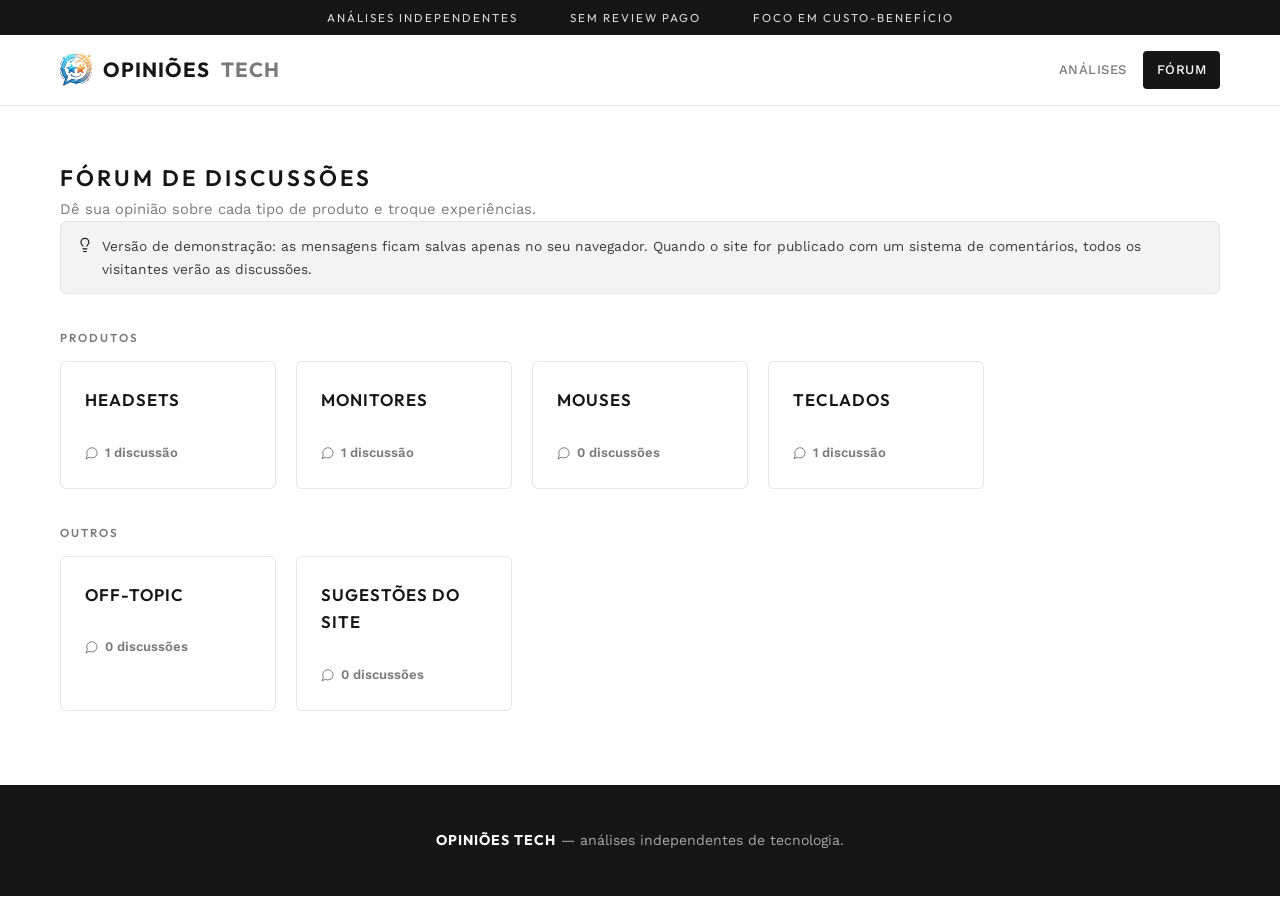
==== commit 4c6d8be8: "Tema minimalista monocromático (inspirado no TECHNO) Paleta preto/branco/cinza, faixa de aviso no to" ====
--- a/forum.html
+++ b/forum.html
@@ -11,6 +11,8 @@
   <link rel="stylesheet" href="css/estilo.css">
 </head>
 <body>
+
+  <div class="barra-aviso"><span>Análises independentes</span><span>Sem review pago</span><span>Foco em custo-benefício</span></div>
 
   <header>
     <div class="container header-inner">
--- a/css/estilo.css
+++ b/css/estilo.css
@@ -1,41 +1,27 @@
 /* ============================================================
-   OPINIÕES TECH — tema claro "vitrine de análises"
-   Inspirado em lojas modernas (cards brancos arredondados,
-   hero em card com gradiente), com o âmbar da marca como
-   destaque. Tipografia: Outfit (títulos) + Work Sans (texto).
+   OPINIÕES TECH — tema minimalista monocromático
+   Inspirado em lojas clean (TECHNO): branco, cinzas e preto,
+   muito espaço em branco, títulos em maiúsculas espaçadas.
+   Tipografia: Outfit (títulos) + Work Sans (texto).
    ============================================================ */
 
 :root {
-  /* Base clara */
-  --bg:        #f4f5fa;
+  --bg:        #ffffff;
   --surface:   #ffffff;
-  --surface-2: #edeff6;   /* áreas de imagem, inputs, cat cards */
-  --ink:       #17202e;   /* títulos / texto forte */
-  --ink-soft:  #616b7e;   /* texto secundário */
-  --border:    #e5e8f0;
-
-  /* Marca (âmbar) */
-  --amber:        #f5820d;   /* preenchimentos / palavra de destaque */
-  --amber-strong: #db6d00;   /* botões (contraste com branco) */
-  --amber-text:   #b45309;   /* âmbar como texto/link em fundo claro */
-  --amber-tint:   #fdeedd;
-
-  --azul: #2563eb;   /* link de apoio */
-
-  /* Semântica de nota (ajustada p/ fundo claro) */
-  --boa:  #16a34a;
-  --media:#d97706;
-  --ruim: #dc2626;
-
-  /* Hero (card escuro) */
-  --hero-1: #1b2440;
-  --hero-2: #262c52;
-  --hero-3: #2f2547;
-
-  --raio: 16px;
-  --raio-sm: 10px;
-  --sombra:    0 4px 20px rgba(20, 30, 60, 0.06);
-  --sombra-mid:0 10px 34px rgba(20, 30, 60, 0.10);
+  --surface-2: #f3f3f3;   /* tiles de imagem, inputs */
+  --ink:       #161616;   /* preto suave */
+  --ink-soft:  #7a7a7a;   /* cinza texto */
+  --border:    #e6e6e6;
+  --preto:     #161616;   /* CTAs / destaque */
+
+  /* nota/veredito — monocromático, tons de cinza */
+  --boa:   #161616;
+  --media: #6f6f6f;
+  --ruim:  #9a9a9a;
+
+  --raio: 6px;
+  --sombra:     0 2px 14px rgba(0,0,0,0.05);
+  --sombra-mid: 0 10px 30px rgba(0,0,0,0.09);
 
   --sans: "Work Sans", system-ui, -apple-system, sans-serif;
   --display: "Outfit", var(--sans);
@@ -57,313 +43,317 @@
   -webkit-font-smoothing: antialiased;
 }
 
-a { color: var(--amber-text); text-decoration: none; }
+a { color: var(--ink); text-decoration: none; }
 a:hover { text-decoration: underline; }
 
-:focus-visible { outline: 2px solid var(--amber); outline-offset: 2px; border-radius: 4px; }
+:focus-visible { outline: 2px solid var(--ink); outline-offset: 2px; border-radius: 4px; }
 
 .container { max-width: 1160px; margin: 0 auto; padding: 0 22px; }
 
-/* ícone SVG inline (traço) */
 .icone {
   width: 1.05em; height: 1.05em; flex-shrink: 0;
   vertical-align: -0.14em;
-  stroke: currentColor; stroke-width: 2; fill: none;
+  stroke: currentColor; stroke-width: 1.7; fill: none;
   stroke-linecap: round; stroke-linejoin: round;
 }
+
+/* Faixa de aviso (frete grátis) */
+.barra-aviso {
+  background: var(--ink);
+  color: #f2f2f2;
+  font-family: var(--display);
+  font-size: 0.72rem;
+  letter-spacing: 2px;
+  text-transform: uppercase;
+  text-align: center;
+  padding: 8px 12px;
+  overflow: hidden;
+  white-space: nowrap;
+}
+.barra-aviso span { margin: 0 26px; opacity: 0.9; }
 
 .rotulo-secao {
   font-family: var(--display);
-  font-size: 0.72rem; font-weight: 700;
-  letter-spacing: 1.5px; text-transform: uppercase;
-  color: var(--amber-text); margin: 34px 0 14px;
+  font-size: 0.72rem; font-weight: 600;
+  letter-spacing: 2px; text-transform: uppercase;
+  color: var(--ink-soft); margin: 34px 0 14px;
 }
 
 /* ---------- Cabeçalho ---------- */
 header {
-  background: rgba(244, 245, 250, 0.85);
+  background: rgba(255,255,255,0.9);
   backdrop-filter: blur(10px);
   border-bottom: 1px solid var(--border);
   position: sticky; top: 0; z-index: 20;
 }
 .header-inner {
   display: flex; align-items: center; justify-content: space-between;
-  gap: 16px; padding: 15px 0; flex-wrap: wrap;
+  gap: 16px; padding: 16px 0; flex-wrap: wrap;
 }
 .logo {
   display: flex; align-items: center; gap: 11px;
-  font-family: var(--display); font-size: 1.32rem; font-weight: 800;
-  color: var(--ink); letter-spacing: -0.4px; text-transform: uppercase;
-}
-.logo img { height: 36px; }
-.logo span { color: var(--amber); }
+  font-family: var(--display); font-size: 1.28rem; font-weight: 700;
+  color: var(--ink); letter-spacing: 1px; text-transform: uppercase;
+}
+.logo img { height: 34px; }
+.logo span { color: var(--ink-soft); }
 .logo:hover { text-decoration: none; }
 
-nav { display: flex; gap: 3px; flex-wrap: wrap; align-items: center; }
+nav { display: flex; gap: 2px; flex-wrap: wrap; align-items: center; }
 nav a {
-  color: var(--ink-soft); padding: 8px 14px; border-radius: 999px;
-  font-size: 0.92rem; font-weight: 500;
+  color: var(--ink-soft); padding: 8px 14px; border-radius: 4px;
+  font-size: 0.82rem; font-weight: 500; letter-spacing: 0.5px; text-transform: uppercase;
   transition: color 0.15s ease, background 0.15s ease;
 }
-nav a:hover { background: var(--surface); color: var(--ink); text-decoration: none; }
-nav a.ativo { color: #fff; background: var(--amber-strong); }
-
-/* ---------- Hero (card com gradiente) ---------- */
-.hero { padding: 30px 0 10px; }
+nav a:hover { color: var(--ink); text-decoration: none; }
+nav a.ativo { color: #fff; background: var(--ink); }
+
+/* ---------- Hero (claro) ---------- */
+.hero { padding: 26px 0 8px; }
 .hero-card {
   position: relative; overflow: hidden;
-  background: linear-gradient(135deg, var(--hero-1), var(--hero-2) 55%, var(--hero-3));
-  border-radius: 26px;
-  padding: 54px 56px;
-  display: grid; grid-template-columns: 1.15fr 0.85fr; gap: 40px; align-items: center;
-  box-shadow: var(--sombra-mid);
-}
-.hero-card::before { /* brilho âmbar atrás do produto */
-  content: ""; position: absolute; right: 8%; top: 50%;
-  width: 360px; height: 360px; transform: translateY(-50%);
-  background: radial-gradient(circle, rgba(245, 130, 13, 0.42), transparent 68%);
-  pointer-events: none;
+  background: var(--surface-2);
+  border-radius: 12px;
+  padding: 56px 56px;
+  display: grid; grid-template-columns: 1fr 1fr; gap: 40px; align-items: center;
 }
 .hero-texto { position: relative; z-index: 1; }
 .hero .eyebrow {
-  font-family: var(--display); font-size: 0.74rem; font-weight: 600;
-  letter-spacing: 2.5px; text-transform: uppercase;
-  color: #f6b877; display: inline-block; margin-bottom: 16px;
+  font-family: var(--display); font-size: 0.72rem; font-weight: 600;
+  letter-spacing: 3px; text-transform: uppercase;
+  color: var(--ink-soft); display: inline-block; margin-bottom: 18px;
 }
 .hero h1 {
-  font-family: var(--display); font-weight: 800;
-  font-size: clamp(2.2rem, 4.6vw, 3.4rem); line-height: 1.05;
-  letter-spacing: -1.2px; color: #fff; margin-bottom: 16px;
-}
-.hero h1 em { font-style: normal; color: var(--amber); }
+  font-family: var(--display); font-weight: 600;
+  font-size: clamp(2rem, 4.4vw, 3.1rem); line-height: 1.08;
+  letter-spacing: 0.5px; color: var(--ink); margin-bottom: 18px; text-transform: uppercase;
+}
+.hero h1 em { font-style: normal; color: var(--ink-soft); }
 .hero-texto > p {
-  color: #c3c9dd; max-width: 46ch; font-size: 1.05rem; margin-bottom: 26px;
+  color: var(--ink-soft); max-width: 46ch; font-size: 1.02rem; margin-bottom: 26px;
 }
 .hero-botoes { display: flex; gap: 12px; flex-wrap: wrap; margin-bottom: 28px; }
 .btn-primario, .btn-secundario {
   display: inline-flex; align-items: center; gap: 8px;
-  font-family: var(--display); font-weight: 600; font-size: 0.98rem;
-  padding: 13px 24px; border-radius: 999px;
-  transition: transform 0.14s ease, background 0.14s ease, filter 0.14s ease;
-}
-.btn-primario { background: var(--amber-strong); color: #fff; }
-.btn-primario:hover { filter: brightness(1.07); transform: translateY(-2px); text-decoration: none; }
-.btn-secundario { background: rgba(255,255,255,0.10); color: #fff; border: 1px solid rgba(255,255,255,0.28); }
-.btn-secundario:hover { background: rgba(255,255,255,0.18); transform: translateY(-2px); text-decoration: none; }
-
-.hero-features { list-style: none; display: flex; gap: 26px; flex-wrap: wrap; }
+  font-family: var(--display); font-weight: 600; font-size: 0.82rem;
+  letter-spacing: 1.5px; text-transform: uppercase;
+  padding: 14px 30px; border-radius: 4px;
+  transition: transform 0.14s ease, background 0.14s ease, color 0.14s ease;
+}
+.btn-primario { background: var(--ink); color: #fff; }
+.btn-primario:hover { transform: translateY(-2px); text-decoration: none; }
+.btn-secundario { background: transparent; color: var(--ink); border: 1px solid var(--ink); }
+.btn-secundario:hover { background: var(--ink); color: #fff; transform: translateY(-2px); text-decoration: none; }
+
+.hero-features { list-style: none; display: flex; gap: 24px; flex-wrap: wrap; }
 .hero-features li {
   display: inline-flex; align-items: center; gap: 9px;
-  color: #d6dbec; font-size: 0.9rem; font-weight: 500;
-}
-.hero-features .icone { color: var(--amber); width: 1.2em; height: 1.2em; }
+  color: var(--ink-soft); font-size: 0.82rem; font-weight: 500;
+  letter-spacing: 0.5px; text-transform: uppercase;
+}
+.hero-features .icone { color: var(--ink); width: 1.15em; height: 1.15em; }
 
 /* Produto em destaque (lado direito do hero) */
 .hero-destaque {
   position: relative; z-index: 1;
   display: flex; flex-direction: column; align-items: center; gap: 16px;
-  color: #fff;
+  color: var(--ink);
 }
 .hero-destaque:hover { text-decoration: none; }
 .hd-pedestal {
   position: relative; width: 100%; max-width: 340px; aspect-ratio: 1 / 1;
   display: flex; align-items: center; justify-content: center;
 }
-.hd-pedestal::after { /* base/pedestal */
+.hd-pedestal::after {
   content: ""; position: absolute; bottom: 8%; left: 50%; transform: translateX(-50%);
-  width: 62%; height: 26%; border-radius: 50%;
-  background: radial-gradient(ellipse, rgba(0,0,0,0.38), transparent 70%);
+  width: 60%; height: 22%; border-radius: 50%;
+  background: radial-gradient(ellipse, rgba(0,0,0,0.12), transparent 70%);
 }
 .hd-pedestal img {
   position: relative; z-index: 1; width: 74%; height: auto;
-  filter: drop-shadow(0 22px 30px rgba(0,0,0,0.45));
+  filter: drop-shadow(0 18px 26px rgba(0,0,0,0.14));
   transition: transform 0.25s ease;
 }
 .hero-destaque:hover .hd-pedestal img { transform: translateY(-6px) scale(1.03); }
 .hd-chip {
   position: absolute; top: 6%; right: 8%; z-index: 2;
-  background: #fff; color: var(--ink);
-  border-radius: 14px; padding: 8px 12px; text-align: center;
-  box-shadow: 0 8px 22px rgba(0,0,0,0.28);
-}
-.hd-chip .n { font-family: var(--display); font-weight: 800; font-size: 1.25rem; line-height: 1; }
+  background: #fff; color: var(--ink); border: 1px solid var(--border);
+  border-radius: 8px; padding: 8px 12px; text-align: center;
+  box-shadow: var(--sombra);
+}
+.hd-chip .n { font-family: var(--display); font-weight: 700; font-size: 1.25rem; line-height: 1; }
 .hd-chip .n small { font-size: 0.62rem; font-weight: 600; color: var(--ink-soft); }
-.hd-chip .v { font-size: 0.6rem; font-weight: 700; text-transform: uppercase; letter-spacing: 0.5px; margin-top: 2px; }
-.hd-chip.boa .v { color: var(--boa); } .hd-chip.media .v { color: var(--media); } .hd-chip.ruim .v { color: var(--ruim); }
+.hd-chip .v { font-size: 0.58rem; font-weight: 600; text-transform: uppercase; letter-spacing: 0.8px; margin-top: 3px; color: var(--ink-soft); }
 .hd-legenda { text-align: center; }
-.hd-legenda .rot { font-size: 0.72rem; letter-spacing: 1.5px; text-transform: uppercase; color: #f6b877; font-weight: 600; }
-.hd-legenda .nome { font-family: var(--display); font-weight: 700; font-size: 1.15rem; display: block; margin-top: 2px; }
+.hd-legenda .rot { font-size: 0.68rem; letter-spacing: 2px; text-transform: uppercase; color: var(--ink-soft); font-weight: 600; }
+.hd-legenda .nome { font-family: var(--display); font-weight: 600; font-size: 1.1rem; display: block; margin-top: 3px; text-transform: uppercase; letter-spacing: 0.5px; }
 
 @media (max-width: 860px) {
-  .hero-card { grid-template-columns: 1fr; padding: 40px 30px; }
+  .hero-card { grid-template-columns: 1fr; padding: 40px 28px; }
   .hero-destaque { order: -1; }
-  .hero-card::before { right: 50%; transform: translate(50%, -50%); }
-}
-
-/* ---------- Seções ---------- */
-.secao { padding: 46px 0 10px; }
+}
+
+/* ---------- Seções (títulos centralizados) ---------- */
+.secao { padding: 54px 0 10px; }
 .secao-cabecalho {
-  display: flex; align-items: flex-end; justify-content: space-between;
-  gap: 20px; flex-wrap: wrap; margin-bottom: 26px;
+  display: flex; flex-direction: column; align-items: center;
+  text-align: center; gap: 8px; margin-bottom: 34px;
 }
 .secao h2 {
-  font-family: var(--display); font-size: 1.9rem; font-weight: 700;
-  letter-spacing: -0.7px; margin-bottom: 6px;
-}
-.secao .subtitulo { color: var(--ink-soft); max-width: 56ch; }
+  font-family: var(--display); font-size: 1.4rem; font-weight: 600;
+  letter-spacing: 3px; text-transform: uppercase;
+}
+.secao .subtitulo { color: var(--ink-soft); max-width: 54ch; font-size: 0.92rem; }
 
 /* ---------- Grade de análises ---------- */
 .grade {
-  display: grid; grid-template-columns: repeat(auto-fill, minmax(258px, 1fr)); gap: 22px;
+  display: grid; grid-template-columns: repeat(auto-fill, minmax(250px, 1fr)); gap: 24px;
 }
 .card {
   background: var(--surface); border: 1px solid var(--border);
   border-radius: var(--raio); overflow: hidden;
-  box-shadow: var(--sombra);
-  transition: transform 0.18s ease, box-shadow 0.18s ease;
+  transition: transform 0.18s ease, box-shadow 0.18s ease, border-color 0.18s ease;
   display: flex; flex-direction: column; color: var(--ink);
 }
-.card:hover { transform: translateY(-5px); box-shadow: var(--sombra-mid); text-decoration: none; }
+.card:hover { transform: translateY(-4px); box-shadow: var(--sombra-mid); border-color: #d4d4d4; text-decoration: none; }
 .card-capa {
-  height: 172px; display: flex; align-items: center; justify-content: center;
+  height: 190px; display: flex; align-items: center; justify-content: center;
   background: var(--surface-2); font-size: 3.4rem;
 }
-.card-capa img { height: 128px; max-width: 78%; }
+.card-capa img { height: 130px; max-width: 78%; }
 .card-corpo { padding: 18px; flex: 1; display: flex; flex-direction: column; gap: 8px; }
 .selo {
   display: inline-flex; align-self: flex-start;
-  font-family: var(--display); font-size: 0.68rem; font-weight: 700;
-  text-transform: uppercase; letter-spacing: 0.5px;
-  color: var(--amber-text); background: var(--amber-tint);
-  padding: 4px 10px; border-radius: 999px;
-}
-.card h3 { font-family: var(--display); font-weight: 700; font-size: 1.14rem; letter-spacing: -0.3px; }
-.card .resumo { font-size: 0.9rem; color: var(--ink-soft); flex: 1; line-height: 1.55; }
+  font-family: var(--display); font-size: 0.62rem; font-weight: 600;
+  text-transform: uppercase; letter-spacing: 1px;
+  color: #fff; background: var(--ink);
+  padding: 4px 9px; border-radius: 3px;
+}
+.card h3 { font-family: var(--display); font-weight: 600; font-size: 1.08rem; letter-spacing: 0.3px; }
+.card .resumo { font-size: 0.88rem; color: var(--ink-soft); flex: 1; line-height: 1.55; }
 .card-rodape {
   display: flex; align-items: center; justify-content: space-between;
   margin-top: 8px; padding-top: 14px; border-top: 1px solid var(--border);
 }
-.card-rodape .categoria { font-size: 0.82rem; color: var(--ink-soft); font-weight: 500; }
-
-/* Nota — pílula tonal (acessível em fundo claro) */
+.card-rodape .categoria { font-size: 0.72rem; color: var(--ink-soft); font-weight: 500; text-transform: uppercase; letter-spacing: 1px; }
+
+/* Nota — pílula minimalista (contorno) */
 .nota {
   display: inline-flex; align-items: baseline; gap: 2px;
-  font-family: var(--display); font-weight: 800; font-size: 1.02rem;
-  padding: 5px 11px; border-radius: 999px; line-height: 1;
-}
-.nota::after { content: "/10"; font-size: 0.6rem; font-weight: 600; opacity: 0.75; }
-.nota.boa   { background: #dcfce7; color: #15803d; }
-.nota.media { background: #fef3c7; color: #b45309; }
-.nota.ruim  { background: #fee2e2; color: #b91c1c; }
+  font-family: var(--display); font-weight: 700; font-size: 0.98rem;
+  padding: 4px 11px; border-radius: 999px; line-height: 1;
+  border: 1px solid var(--border); color: var(--ink);
+}
+.nota::after { content: "/10"; font-size: 0.6rem; font-weight: 600; color: var(--ink-soft); }
 
 /* ---------- Grade de categorias ---------- */
 .grade-categorias {
-  display: grid; grid-template-columns: repeat(auto-fill, minmax(260px, 1fr)); gap: 22px;
+  display: grid; grid-template-columns: repeat(auto-fill, minmax(260px, 1fr)); gap: 24px;
 }
 .categoria-card {
-  display: flex; align-items: center; gap: 16px;
+  display: flex; flex-direction: column; align-items: center; text-align: center; gap: 12px;
   background: var(--surface); border: 1px solid var(--border);
-  border-radius: var(--raio); padding: 18px 20px; box-shadow: var(--sombra);
+  border-radius: var(--raio); padding: 28px 20px;
   color: var(--ink); transition: transform 0.16s ease, box-shadow 0.16s ease;
 }
 .categoria-card:hover { transform: translateY(-4px); box-shadow: var(--sombra-mid); text-decoration: none; }
 .categoria-card .cc-img {
-  width: 76px; height: 76px; flex-shrink: 0; border-radius: 14px;
+  width: 120px; height: 120px; flex-shrink: 0; border-radius: 8px;
   background: var(--surface-2); display: flex; align-items: center; justify-content: center;
 }
-.categoria-card .cc-img img { width: 60px; height: 60px; object-fit: contain; }
-.categoria-card h3 { font-family: var(--display); font-weight: 700; font-size: 1.12rem; }
-.categoria-card p { font-size: 0.86rem; color: var(--ink-soft); }
-.categoria-card .cc-ver { color: var(--amber-text); font-weight: 600; font-size: 0.86rem; display: inline-flex; align-items: center; gap: 4px; margin-top: 4px; }
+.categoria-card .cc-img img { width: 92px; height: 92px; object-fit: contain; }
+.categoria-card h3 { font-family: var(--display); font-weight: 600; font-size: 1.02rem; text-transform: uppercase; letter-spacing: 1.5px; }
+.categoria-card p { font-size: 0.82rem; color: var(--ink-soft); }
+.categoria-card .cc-ver { color: var(--ink); font-weight: 600; font-size: 0.72rem; text-transform: uppercase; letter-spacing: 1px; display: inline-flex; align-items: center; gap: 5px; }
 
 /* ---------- Faixa de confiança ---------- */
 .confianca {
-  background: var(--surface); border: 1px solid var(--border);
-  border-radius: 22px; padding: 40px; margin: 50px 0 10px; box-shadow: var(--sombra);
+  background: var(--surface-2);
+  border-radius: 12px; padding: 46px 40px; margin: 56px 0 10px;
   text-align: center;
 }
-.confianca > h2 { font-family: var(--display); font-weight: 700; font-size: 1.7rem; letter-spacing: -0.5px; margin-bottom: 30px; }
-.confianca-itens { display: grid; grid-template-columns: repeat(3, 1fr); gap: 28px; }
+.confianca > h2 { font-family: var(--display); font-weight: 600; font-size: 1.4rem; letter-spacing: 3px; text-transform: uppercase; margin-bottom: 34px; }
+.confianca-itens { display: grid; grid-template-columns: repeat(3, 1fr); gap: 30px; }
 @media (max-width: 720px) { .confianca-itens { grid-template-columns: 1fr; } }
 .confianca-itens > div { display: flex; flex-direction: column; align-items: center; gap: 8px; }
 .confianca-itens .ci-icone {
-  width: 52px; height: 52px; border-radius: 14px; margin-bottom: 4px;
-  background: var(--amber-tint); color: var(--amber-text);
+  width: 52px; height: 52px; border-radius: 50%; margin-bottom: 4px;
+  background: #fff; border: 1px solid var(--border); color: var(--ink);
   display: flex; align-items: center; justify-content: center;
 }
-.confianca-itens .ci-icone .icone { width: 24px; height: 24px; }
-.confianca-itens h3 { font-family: var(--display); font-weight: 700; font-size: 1.06rem; }
-.confianca-itens p { font-size: 0.9rem; color: var(--ink-soft); max-width: 30ch; }
+.confianca-itens .ci-icone .icone { width: 22px; height: 22px; }
+.confianca-itens h3 { font-family: var(--display); font-weight: 600; font-size: 0.95rem; text-transform: uppercase; letter-spacing: 1px; }
+.confianca-itens p { font-size: 0.88rem; color: var(--ink-soft); max-width: 30ch; }
 
 /* ---------- Página do produto ---------- */
 .produto-topo { padding: 40px 0 20px; }
 .produto-topo .container {
   display: flex; gap: 34px; align-items: center; flex-wrap: wrap;
-  background: var(--surface); border: 1px solid var(--border);
-  border-radius: 22px; padding: 34px; box-shadow: var(--sombra);
+  background: var(--surface-2);
+  border-radius: 12px; padding: 34px;
   max-width: 1116px;
 }
 .produto-capa {
-  width: 190px; height: 190px; border-radius: 18px; background: var(--surface-2);
+  width: 200px; height: 200px; border-radius: 10px; background: #fff; border: 1px solid var(--border);
   display: flex; align-items: center; justify-content: center; font-size: 4.8rem; flex-shrink: 0;
 }
 .produto-capa img { height: 150px; max-width: 86%; }
 .produto-info { flex: 1; min-width: 240px; }
 .produto-info h1 {
-  font-family: var(--display); font-weight: 800;
-  font-size: clamp(1.7rem, 4vw, 2.3rem); letter-spacing: -0.7px; margin: 12px 0 8px;
-}
-.produto-info .meta { color: var(--ink-soft); font-size: 0.9rem; }
-
-/* Selo de veredito (assinatura) — em fundo claro */
+  font-family: var(--display); font-weight: 600;
+  font-size: clamp(1.6rem, 4vw, 2.2rem); letter-spacing: 0.5px; margin: 12px 0 8px; text-transform: uppercase;
+}
+.produto-info .meta { color: var(--ink-soft); font-size: 0.88rem; }
+
+/* Selo de veredito (assinatura) — monocromático */
 .veredito {
   flex-shrink: 0; width: 148px; height: 148px; border-radius: 50%;
   display: flex; flex-direction: column; align-items: center; justify-content: center; gap: 2px;
   text-align: center; transform: rotate(-7deg); position: relative;
-  border: 2px solid currentColor;
-  box-shadow: 0 0 0 5px var(--surface), 0 0 0 6px currentColor, var(--sombra);
-}
-.veredito::before { content: ""; position: absolute; inset: 9px; border: 1px dashed currentColor; border-radius: 50%; opacity: 0.5; }
-.veredito.boa { color: var(--boa); } .veredito.media { color: var(--media); } .veredito.ruim { color: var(--ruim); }
-.veredito .v-topo { font-family: var(--display); font-size: 0.6rem; letter-spacing: 2px; text-transform: uppercase; opacity: 0.9; }
-.veredito .v-nota { font-family: var(--display); font-weight: 800; font-size: 2.6rem; line-height: 1; color: var(--ink); }
-.veredito .v-selo { font-family: var(--display); font-weight: 700; font-size: 0.66rem; letter-spacing: 0.5px; text-transform: uppercase; max-width: 110px; }
+  border: 2px solid var(--ink); color: var(--ink);
+  box-shadow: 0 0 0 5px var(--surface-2), 0 0 0 6px var(--ink);
+}
+.veredito::before { content: ""; position: absolute; inset: 9px; border: 1px dashed var(--ink); border-radius: 50%; opacity: 0.4; }
+.veredito.boa, .veredito.media, .veredito.ruim { color: var(--ink); }
+.veredito .v-topo { font-family: var(--display); font-size: 0.58rem; letter-spacing: 2px; text-transform: uppercase; color: var(--ink-soft); }
+.veredito .v-nota { font-family: var(--display); font-weight: 700; font-size: 2.6rem; line-height: 1; color: var(--ink); }
+.veredito .v-selo { font-family: var(--display); font-weight: 600; font-size: 0.64rem; letter-spacing: 0.8px; text-transform: uppercase; max-width: 110px; }
 
 .colunas { display: grid; grid-template-columns: 2fr 1fr; gap: 28px; padding: 28px 0; align-items: start; }
 @media (max-width: 820px) { .colunas { grid-template-columns: 1fr; } }
 
 .painel {
   background: var(--surface); border: 1px solid var(--border);
-  border-radius: var(--raio); padding: 24px; box-shadow: var(--sombra);
+  border-radius: var(--raio); padding: 24px;
 }
 .painel + .painel { margin-top: 24px; }
 .painel h2 {
-  font-family: var(--display); font-weight: 700; font-size: 1.2rem; letter-spacing: -0.3px;
+  font-family: var(--display); font-weight: 600; font-size: 1rem; letter-spacing: 1.5px; text-transform: uppercase;
   margin-bottom: 18px; padding-bottom: 12px; border-bottom: 1px solid var(--border);
 }
 
 .linha-nota { display: flex; align-items: center; gap: 14px; padding: 11px 0; border-bottom: 1px solid var(--border); }
 .linha-nota:last-child { border-bottom: none; }
-.linha-nota .rotulo { flex: 1; font-weight: 500; font-size: 0.92rem; }
-.barra { flex: 1.6; height: 8px; background: var(--surface-2); border-radius: 999px; overflow: hidden; }
+.linha-nota .rotulo { flex: 1; font-weight: 500; font-size: 0.9rem; }
+.barra { flex: 1.6; height: 6px; background: var(--surface-2); border-radius: 999px; overflow: hidden; }
 .barra > div { height: 100%; border-radius: 999px; }
-.barra .boa { background: var(--boa); } .barra .media { background: var(--media); } .barra .ruim { background: var(--ruim); }
-.linha-nota .valor { font-family: var(--display); font-weight: 700; min-width: 40px; text-align: right; font-size: 0.98rem; }
+.barra .boa, .barra .media, .barra .ruim { background: var(--ink); }
+.linha-nota .valor { font-family: var(--display); font-weight: 700; min-width: 40px; text-align: right; font-size: 0.96rem; }
 
 .pros-contras { display: grid; grid-template-columns: 1fr 1fr; gap: 22px; }
 @media (max-width: 600px) { .pros-contras { grid-template-columns: 1fr; } }
 .pros-contras ul { list-style: none; }
-.pros-contras li { padding: 7px 0 7px 26px; position: relative; font-size: 0.92rem; }
-.pros li::before { content: "+"; color: var(--boa); position: absolute; left: 0; font-weight: 800; }
-.contras li::before { content: "−"; color: var(--ruim); position: absolute; left: 0; font-weight: 800; }
+.pros-contras li { padding: 7px 0 7px 26px; position: relative; font-size: 0.9rem; }
+.pros li::before { content: "+"; color: var(--ink); position: absolute; left: 0; font-weight: 800; }
+.contras li::before { content: "−"; color: var(--ink-soft); position: absolute; left: 0; font-weight: 800; }
 .pros h3, .contras h3 {
   display: flex; align-items: center; gap: 7px;
-  font-family: var(--display); font-size: 0.82rem; font-weight: 700; letter-spacing: 0.5px;
+  font-family: var(--display); font-size: 0.76rem; font-weight: 600; letter-spacing: 1px;
   text-transform: uppercase; margin-bottom: 8px; color: var(--ink-soft);
 }
-.pros h3 .icone { color: var(--boa); } .contras h3 .icone { color: var(--ruim); }
-
-.analise p { margin-bottom: 15px; color: #35404f; font-size: 1rem; }
+.pros h3 .icone, .contras h3 .icone { color: var(--ink); }
+
+.analise p { margin-bottom: 15px; color: #3a3a3a; font-size: 1rem; }
 .analise p:last-child { margin-bottom: 0; }
 
 .specs { width: 100%; border-collapse: collapse; font-size: 0.9rem; }
@@ -372,83 +362,84 @@
 .specs td:last-child { font-weight: 600; }
 .specs tr:last-child td { border-bottom: none; }
 
+/* Botões de compra — monocromáticos */
 .botao-compra {
   display: flex; align-items: center; justify-content: center; gap: 8px;
-  width: 100%; padding: 13px; border-radius: 12px;
-  font-family: var(--display); font-weight: 600; font-size: 0.96rem; margin-bottom: 10px;
-  transition: transform 0.12s ease, filter 0.12s ease;
+  width: 100%; padding: 14px; border-radius: 4px;
+  font-family: var(--display); font-weight: 600; font-size: 0.8rem; letter-spacing: 1px; text-transform: uppercase;
+  margin-bottom: 10px; background: var(--ink); color: #fff;
+  transition: transform 0.12s ease, opacity 0.12s ease;
 }
 .botao-compra:last-of-type { margin-bottom: 0; }
-.botao-compra:hover { transform: translateY(-2px); filter: brightness(1.04); text-decoration: none; }
-.botao-compra.amazon { background: #ff9900; color: #131a22; }
-.botao-compra.mercadolivre { background: #ffe600; color: #2d3277; }
-.botao-compra.magalu { background: #0086ff; color: #fff; }
-.aviso-afiliado { font-size: 0.78rem; color: var(--ink-soft); margin-top: 12px; line-height: 1.5; }
+.botao-compra:hover { transform: translateY(-2px); opacity: 0.9; text-decoration: none; }
+.botao-compra.mercadolivre { background: #fff; color: var(--ink); border: 1px solid var(--ink); }
+.botao-compra.magalu { background: #fff; color: var(--ink); border: 1px solid var(--ink); }
+.aviso-afiliado { font-size: 0.76rem; color: var(--ink-soft); margin-top: 12px; line-height: 1.5; }
 
 /* ---------- Rodapé ---------- */
 footer {
-  background: var(--ink); color: #aeb6c6; padding: 40px 0; margin-top: 60px;
-  font-size: 0.9rem; text-align: center;
-}
-footer strong { color: #fff; font-family: var(--display); }
-footer a { color: #f6b877; }
-footer .aviso-afiliado { max-width: 60ch; margin: 10px auto 0; color: #8b93a4; }
+  background: var(--ink); color: #a8a8a8; padding: 44px 0; margin-top: 64px;
+  font-size: 0.88rem; text-align: center;
+}
+footer strong { color: #fff; font-family: var(--display); letter-spacing: 1px; text-transform: uppercase; }
+footer a { color: #e0e0e0; }
+footer .aviso-afiliado { max-width: 60ch; margin: 10px auto 0; color: #8a8a8a; }
 
 /* ---------- Fórum ---------- */
-.grade-forum { display: grid; grid-template-columns: repeat(auto-fill, minmax(215px, 1fr)); gap: 18px; }
+.grade-forum { display: grid; grid-template-columns: repeat(auto-fill, minmax(215px, 1fr)); gap: 20px; }
 .cat-card {
   background: var(--surface); border: 1px solid var(--border); border-radius: var(--raio);
-  padding: 22px; display: flex; flex-direction: column; gap: 28px; color: var(--ink);
-  box-shadow: var(--sombra); transition: transform 0.16s ease, box-shadow 0.16s ease;
+  padding: 24px; display: flex; flex-direction: column; gap: 28px; color: var(--ink);
+  transition: transform 0.16s ease, box-shadow 0.16s ease;
 }
 .cat-card:hover { transform: translateY(-4px); box-shadow: var(--sombra-mid); text-decoration: none; }
-.cat-card h3 { font-family: var(--display); font-weight: 700; font-size: 1.1rem; }
-.cat-card .contagem { display: inline-flex; align-items: center; gap: 6px; color: var(--amber-text); font-weight: 600; font-size: 0.86rem; }
+.cat-card h3 { font-family: var(--display); font-weight: 600; font-size: 1.05rem; text-transform: uppercase; letter-spacing: 1px; }
+.cat-card .contagem { display: inline-flex; align-items: center; gap: 6px; color: var(--ink-soft); font-weight: 600; font-size: 0.82rem; }
 
 .discussao {
   display: block; background: var(--surface); border: 1px solid var(--border);
   border-left: 3px solid var(--border); border-radius: var(--raio);
   padding: 17px 20px; margin-bottom: 12px; color: var(--ink);
-  box-shadow: var(--sombra); transition: border-color 0.15s ease, transform 0.15s ease;
-}
-.discussao:hover { text-decoration: none; border-left-color: var(--amber); transform: translateX(2px); }
-.discussao h3 { font-family: var(--display); font-weight: 700; font-size: 1.05rem; margin-bottom: 5px; }
-.discussao .meta-disc { color: var(--ink-soft); font-size: 0.82rem; }
-
-.post { background: var(--surface); border: 1px solid var(--border); border-radius: var(--raio); padding: 18px 20px; margin-bottom: 12px; box-shadow: var(--sombra); }
-.post .autor { font-family: var(--display); font-weight: 700; font-size: 0.95rem; color: var(--amber-text); }
-.post .quando { color: var(--ink-soft); font-size: 0.8rem; margin-left: 10px; }
-.post p { margin-top: 8px; font-size: 0.96rem; color: #35404f; }
+  transition: border-color 0.15s ease, transform 0.15s ease;
+}
+.discussao:hover { text-decoration: none; border-left-color: var(--ink); transform: translateX(2px); }
+.discussao h3 { font-family: var(--display); font-weight: 600; font-size: 1.02rem; margin-bottom: 5px; }
+.discussao .meta-disc { color: var(--ink-soft); font-size: 0.8rem; }
+
+.post { background: var(--surface); border: 1px solid var(--border); border-radius: var(--raio); padding: 18px 20px; margin-bottom: 12px; }
+.post .autor { font-family: var(--display); font-weight: 600; font-size: 0.92rem; color: var(--ink); }
+.post .quando { color: var(--ink-soft); font-size: 0.78rem; margin-left: 10px; }
+.post p { margin-top: 8px; font-size: 0.94rem; color: #3a3a3a; }
 
 .formulario { display: flex; flex-direction: column; gap: 12px; }
 .formulario input, .formulario textarea {
   font: inherit; font-family: var(--sans); padding: 12px 14px;
-  border: 1px solid var(--border); border-radius: 10px; background: var(--bg); color: var(--ink);
+  border: 1px solid var(--border); border-radius: 4px; background: var(--surface-2); color: var(--ink);
 }
 .formulario input::placeholder, .formulario textarea::placeholder { color: var(--ink-soft); }
 .formulario input:focus, .formulario textarea:focus {
-  outline: none; border-color: var(--amber); box-shadow: 0 0 0 3px rgba(245, 130, 13, 0.16); background: var(--surface);
+  outline: none; border-color: var(--ink); background: #fff;
 }
 .formulario textarea { min-height: 110px; resize: vertical; }
 
 .botao {
-  display: inline-block; background: var(--amber-strong); color: #fff; border: none;
-  font-family: var(--display); font-weight: 600; font-size: 0.95rem;
-  padding: 12px 24px; border-radius: 999px; cursor: pointer; align-self: flex-start;
-  transition: filter 0.12s ease, transform 0.12s ease;
-}
-.botao:hover { filter: brightness(1.07); transform: translateY(-1px); }
+  display: inline-block; background: var(--ink); color: #fff; border: none;
+  font-family: var(--display); font-weight: 600; font-size: 0.8rem; letter-spacing: 1px; text-transform: uppercase;
+  padding: 13px 26px; border-radius: 4px; cursor: pointer; align-self: flex-start;
+  transition: opacity 0.12s ease, transform 0.12s ease;
+}
+.botao:hover { opacity: 0.9; transform: translateY(-1px); }
 
 .aviso-local {
   display: flex; align-items: flex-start; gap: 9px;
-  background: #eff5ff; border: 1px solid #cfe0ff; border-radius: 12px;
-  padding: 13px 16px; font-size: 0.86rem; color: #35404f; margin-bottom: 22px;
-}
-.aviso-local .icone { color: var(--azul); margin-top: 2px; width: 1.15em; height: 1.15em; }
+  background: var(--surface-2); border: 1px solid var(--border); border-radius: 6px;
+  padding: 13px 16px; font-size: 0.86rem; color: #3a3a3a; margin-bottom: 22px;
+}
+.aviso-local .icone { color: var(--ink); margin-top: 2px; width: 1.15em; height: 1.15em; }
 
 /* ---------- Utilidades ---------- */
 .voltar {
   display: inline-flex; align-items: center; gap: 6px; margin: 18px 0 0;
-  font-size: 0.9rem; font-weight: 600; color: var(--ink-soft);
-}
-.voltar:hover { color: var(--amber-text); text-decoration: none; }
+  font-size: 0.78rem; font-weight: 600; color: var(--ink-soft); text-transform: uppercase; letter-spacing: 1px;
+}
+.voltar:hover { color: var(--ink); text-decoration: none; }
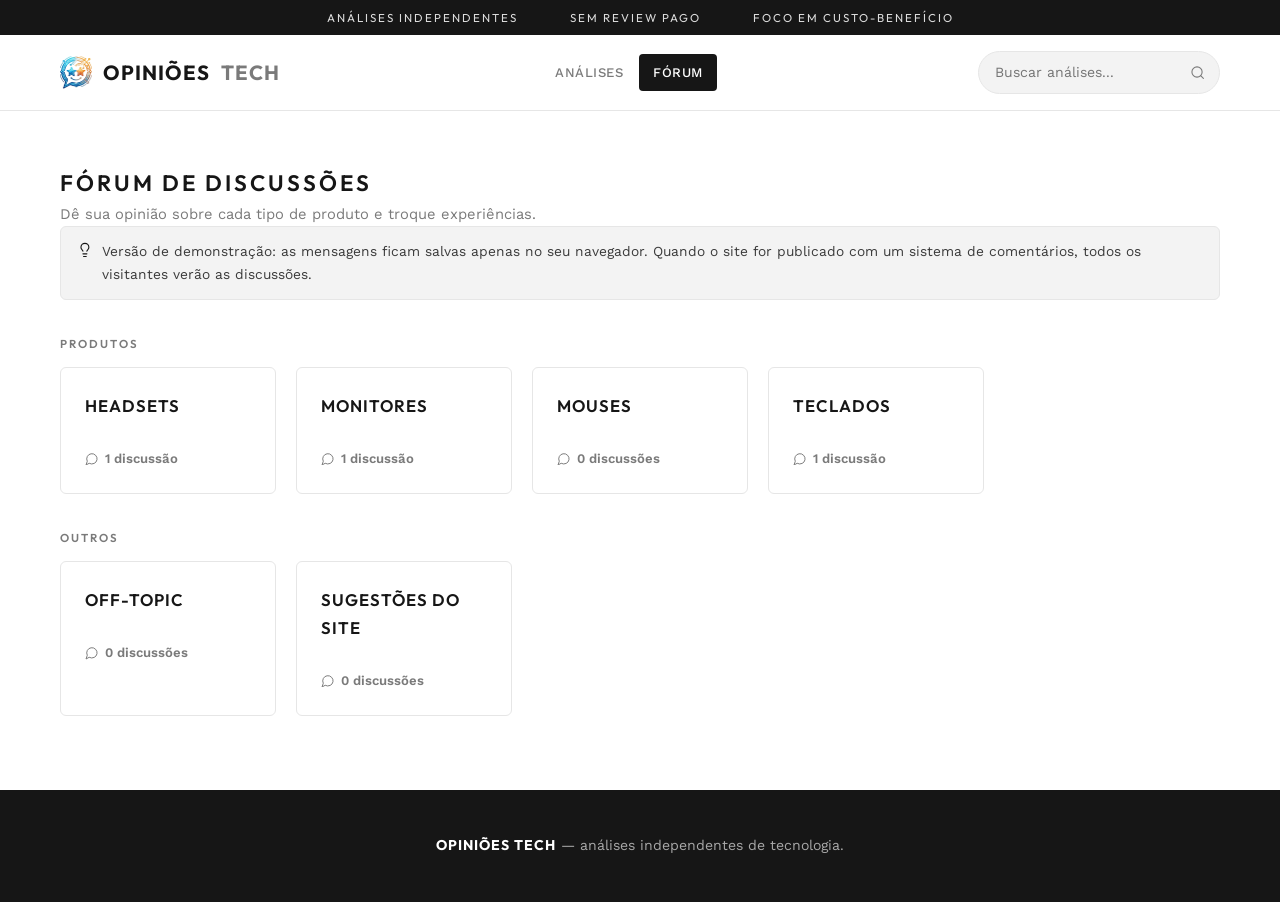
==== commit 2c6808c0: "Adiciona barra de busca no cabeçalho Campo de busca (com botão de lupa) nas três páginas; filtra as " ====
--- a/forum.html
+++ b/forum.html
@@ -21,6 +21,10 @@
         <a href="index.html">Análises</a>
         <a href="forum.html" class="ativo">Fórum</a>
       </nav>
+      <form class="busca" action="index.html" method="get" role="search">
+        <input id="campo-busca" type="search" name="busca" placeholder="Buscar análises..." aria-label="Buscar análises" autocomplete="off">
+        <button type="submit" aria-label="Buscar"><svg class="icone" viewBox="0 0 24 24"><circle cx="11" cy="11" r="8"/><path d="m21 21-4.3-4.3"/></svg></button>
+      </form>
     </div>
   </header>
 
--- a/css/estilo.css
+++ b/css/estilo.css
@@ -108,6 +108,27 @@
 nav a:hover { color: var(--ink); text-decoration: none; }
 nav a.ativo { color: #fff; background: var(--ink); }
 
+/* Barra de busca */
+.busca {
+  display: flex; align-items: center;
+  background: var(--surface-2); border: 1px solid var(--border);
+  border-radius: 999px; overflow: hidden;
+  transition: border-color 0.15s ease;
+}
+.busca:focus-within { border-color: var(--ink); }
+.busca input {
+  border: none; background: transparent; font: inherit; font-family: var(--sans);
+  font-size: 0.88rem; color: var(--ink); padding: 9px 8px 9px 16px; min-width: 170px;
+}
+.busca input:focus { outline: none; }
+.busca button {
+  border: none; background: transparent; cursor: pointer; color: var(--ink-soft);
+  padding: 8px 14px 8px 6px; display: flex; align-items: center;
+}
+.busca button:hover { color: var(--ink); }
+.busca .icone { width: 1.15em; height: 1.15em; }
+@media (max-width: 560px) { .busca input { min-width: 0; width: 100%; } .busca { flex: 1; } }
+
 /* ---------- Hero (claro) ---------- */
 .hero { padding: 26px 0 8px; }
 .hero-card {
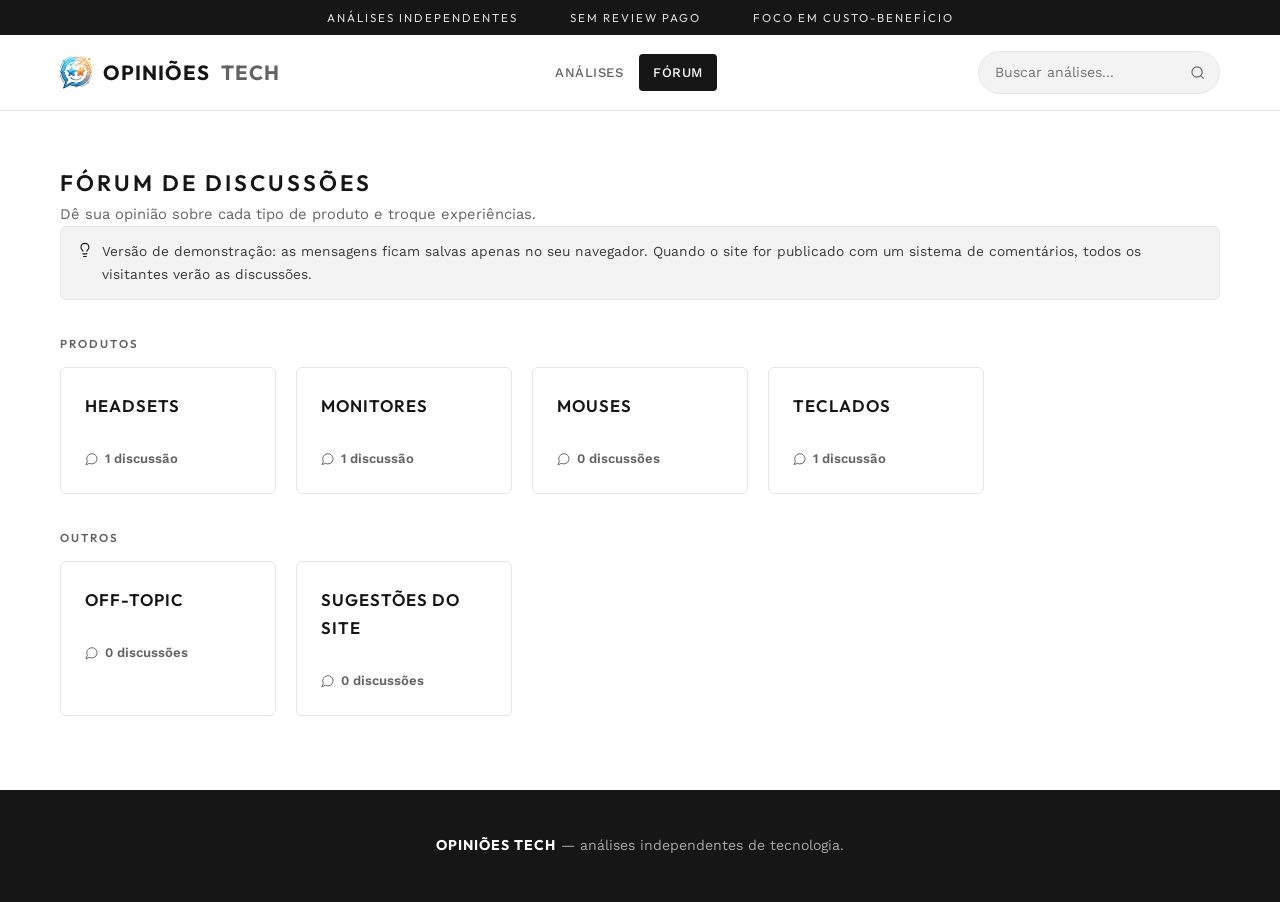
==== commit 991fbd6f: "Melhorias da checklist: imagens, contraste e SEO - Imagens dos produtos em resolução maior (280x210 " ====
--- a/forum.html
+++ b/forum.html
@@ -4,6 +4,8 @@
   <meta charset="UTF-8">
   <meta name="viewport" content="width=device-width, initial-scale=1.0">
   <title>Fórum | Opiniões Tech</title>
+  <meta name="description" content="Fórum da Opiniões Tech: tire dúvidas e troque opiniões sobre monitores, mouses, teclados e headsets antes de comprar.">
+  <meta name="robots" content="index, follow">
   <link rel="icon" href="img/logo-simbolo.png">
   <link rel="preconnect" href="https://fonts.googleapis.com">
   <link rel="preconnect" href="https://fonts.gstatic.com" crossorigin>
--- a/css/estilo.css
+++ b/css/estilo.css
@@ -10,7 +10,7 @@
   --surface:   #ffffff;
   --surface-2: #f3f3f3;   /* tiles de imagem, inputs */
   --ink:       #161616;   /* preto suave */
-  --ink-soft:  #7a7a7a;   /* cinza texto */
+  --ink-soft:  #636363;   /* cinza texto (contraste AA) */
   --border:    #e6e6e6;
   --preto:     #161616;   /* CTAs / destaque */
 
@@ -182,8 +182,9 @@
 }
 .hero-destaque:hover { text-decoration: none; }
 .hd-pedestal {
-  position: relative; width: 100%; max-width: 340px; aspect-ratio: 1 / 1;
+  position: relative; width: 100%; max-width: 320px; aspect-ratio: 1 / 1;
   display: flex; align-items: center; justify-content: center;
+  background: #fff; border-radius: 18px; box-shadow: var(--sombra);
 }
 .hd-pedestal::after {
   content: ""; position: absolute; bottom: 8%; left: 50%; transform: translateX(-50%);
@@ -239,9 +240,9 @@
 .card:hover { transform: translateY(-4px); box-shadow: var(--sombra-mid); border-color: #d4d4d4; text-decoration: none; }
 .card-capa {
   height: 190px; display: flex; align-items: center; justify-content: center;
-  background: var(--surface-2); font-size: 3.4rem;
-}
-.card-capa img { height: 130px; max-width: 78%; }
+  background: #fff; border-bottom: 1px solid var(--border); font-size: 3.4rem;
+}
+.card-capa img { height: 140px; max-width: 82%; object-fit: contain; }
 .card-corpo { padding: 18px; flex: 1; display: flex; flex-direction: column; gap: 8px; }
 .selo {
   display: inline-flex; align-self: flex-start;
@@ -280,7 +281,7 @@
 .categoria-card:hover { transform: translateY(-4px); box-shadow: var(--sombra-mid); text-decoration: none; }
 .categoria-card .cc-img {
   width: 120px; height: 120px; flex-shrink: 0; border-radius: 8px;
-  background: var(--surface-2); display: flex; align-items: center; justify-content: center;
+  background: #fff; border: 1px solid var(--border); display: flex; align-items: center; justify-content: center;
 }
 .categoria-card .cc-img img { width: 92px; height: 92px; object-fit: contain; }
 .categoria-card h3 { font-family: var(--display); font-weight: 600; font-size: 1.02rem; text-transform: uppercase; letter-spacing: 1.5px; }
